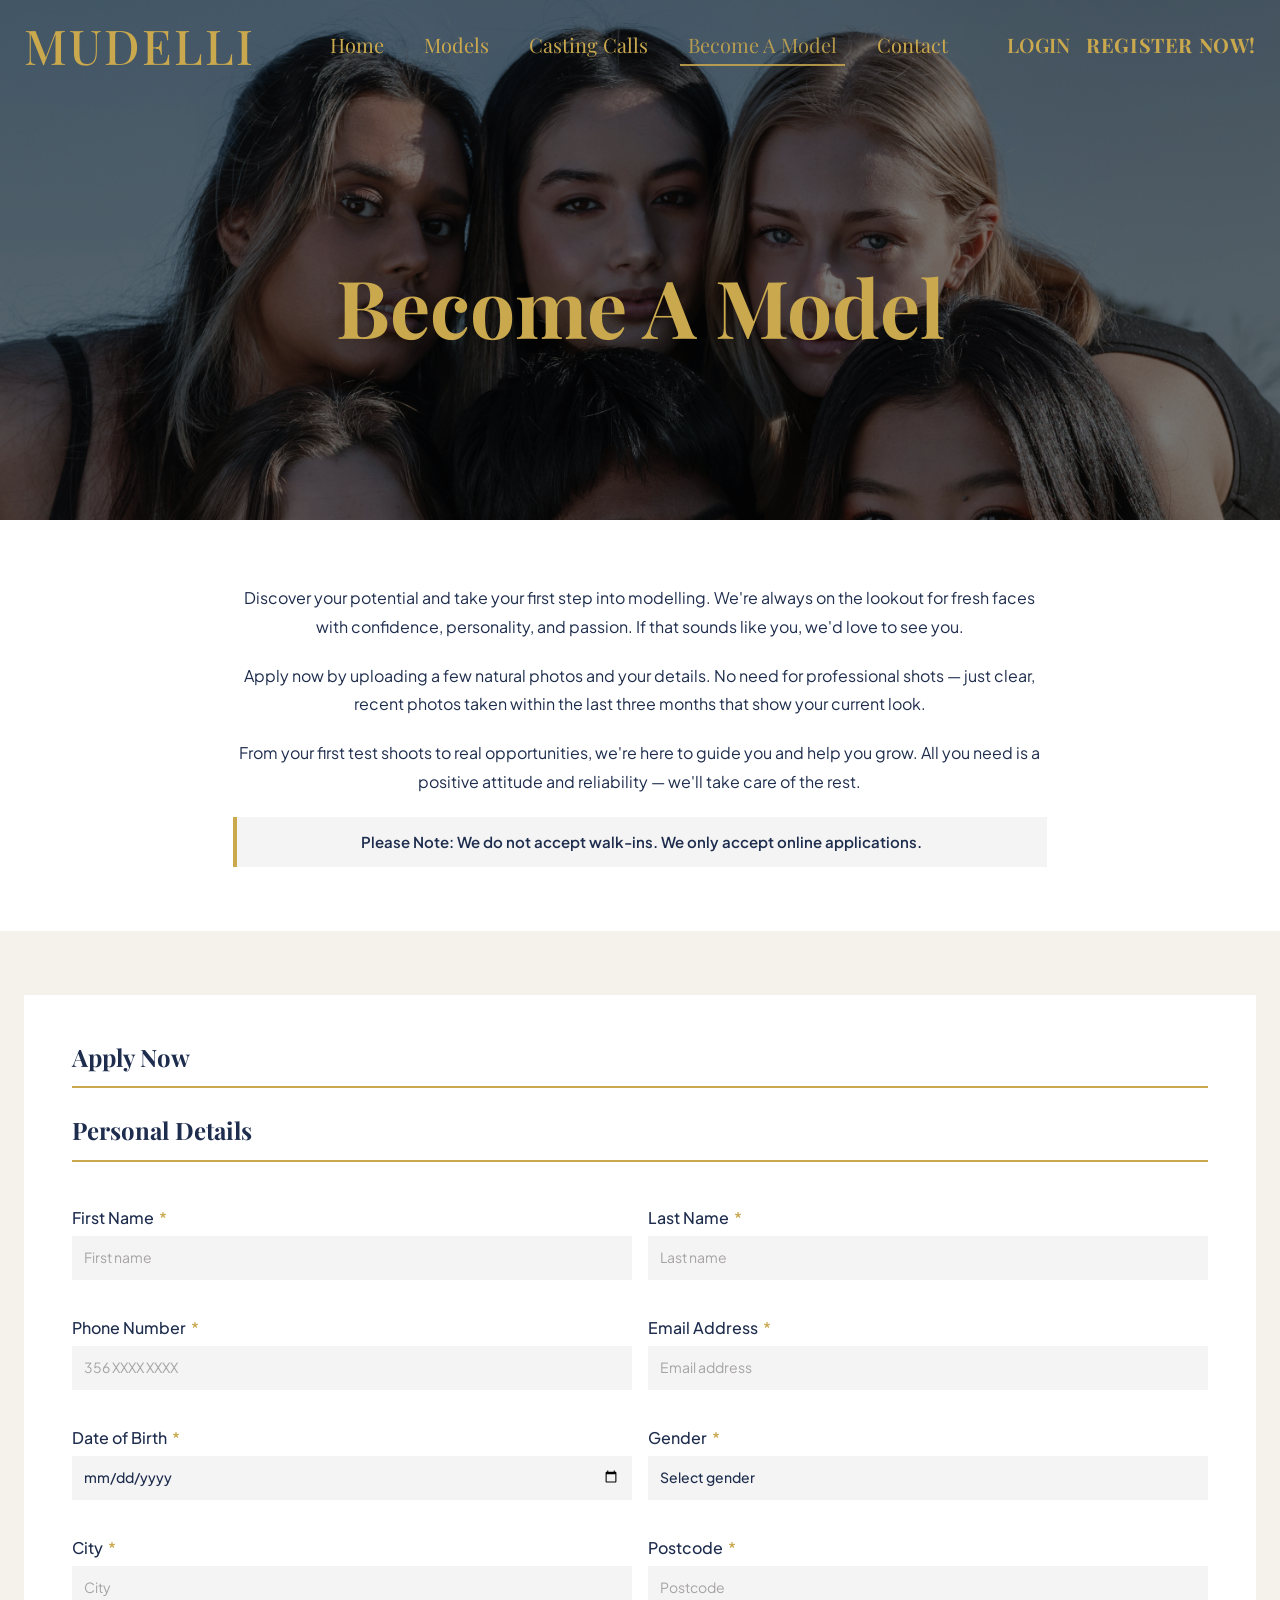
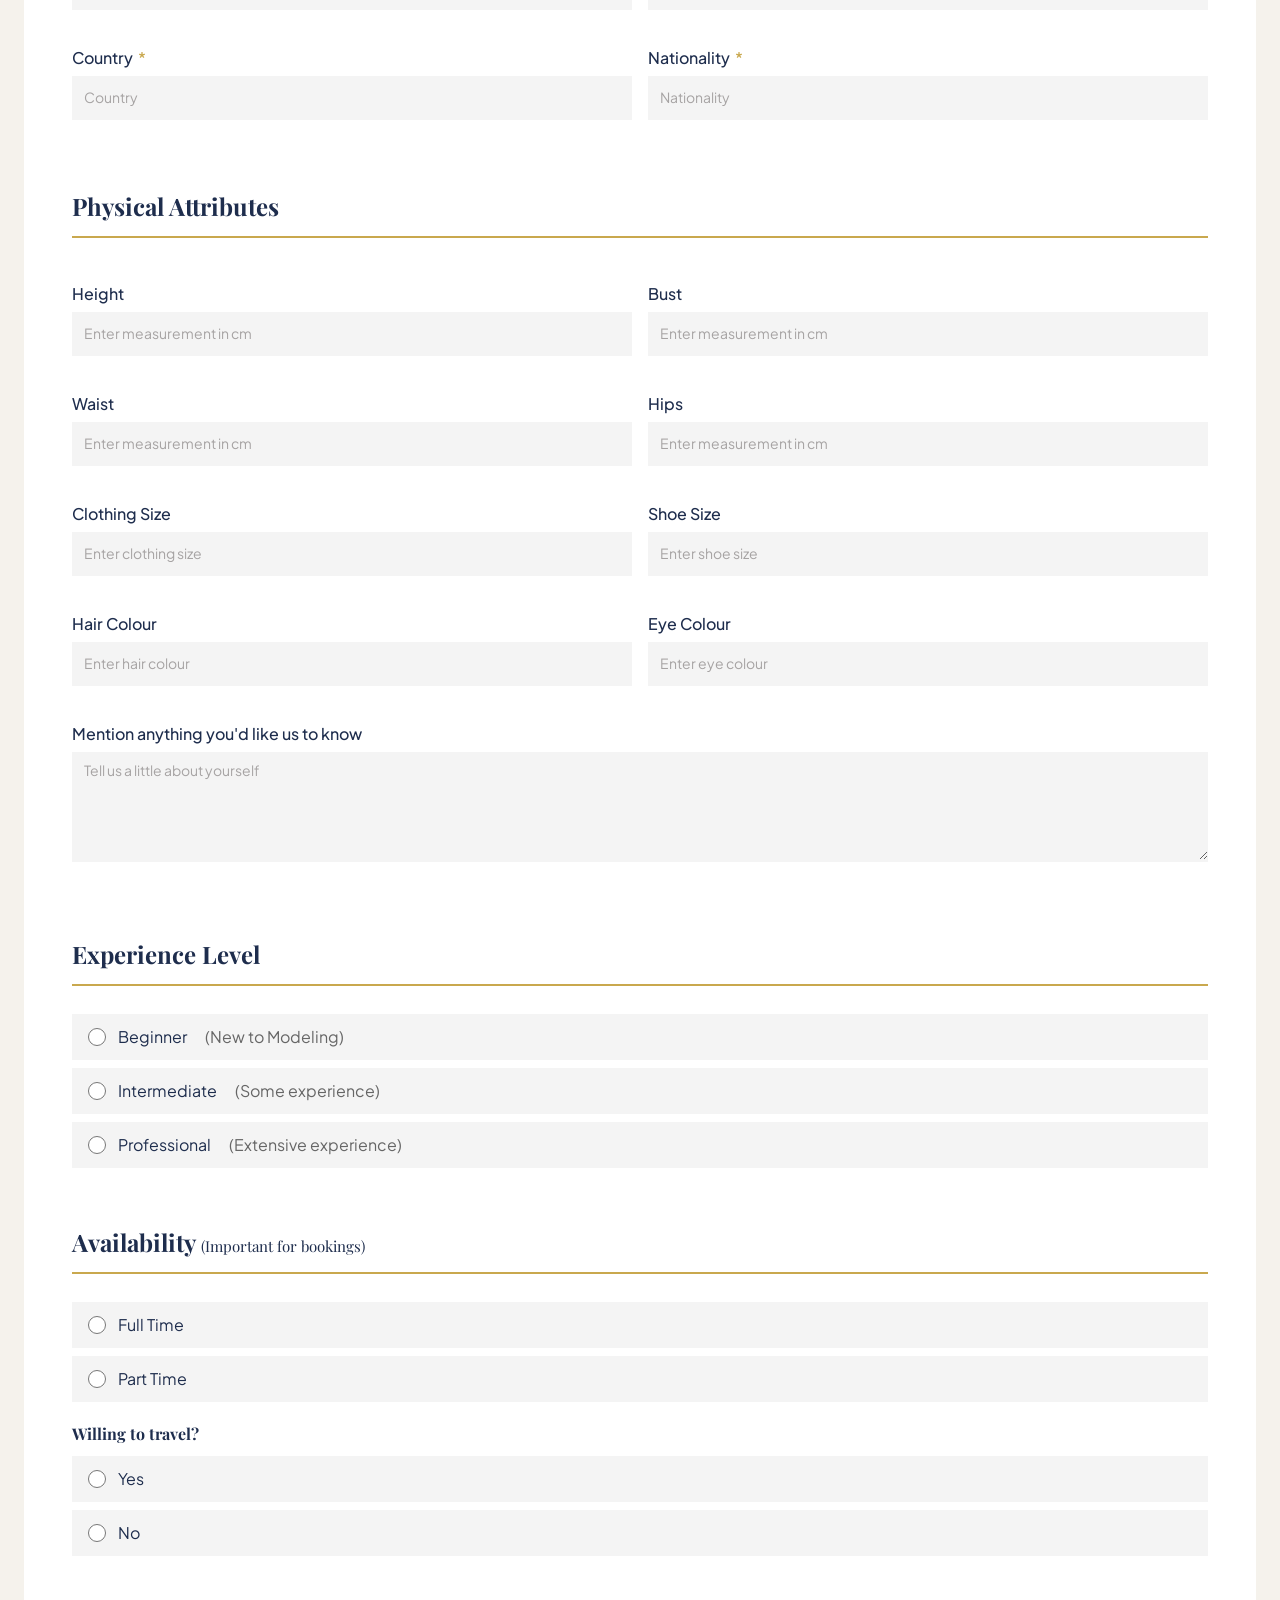
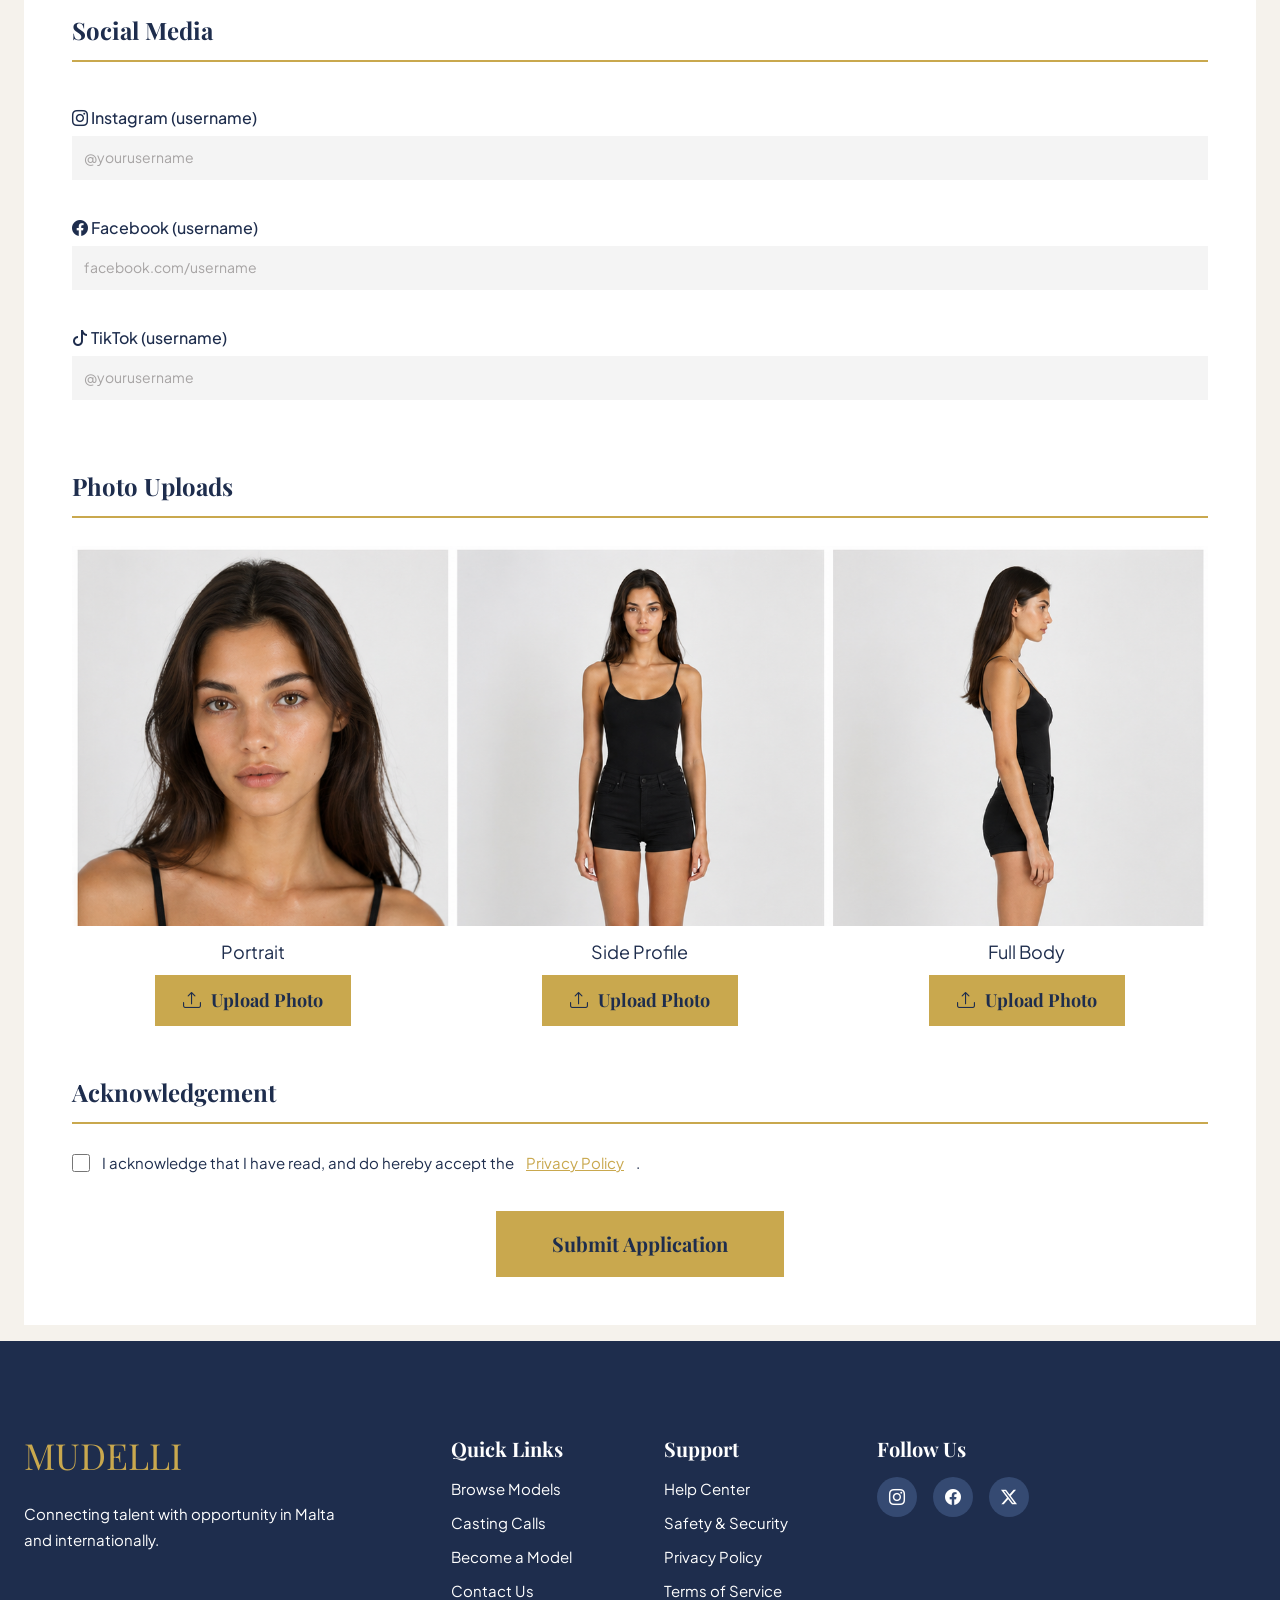
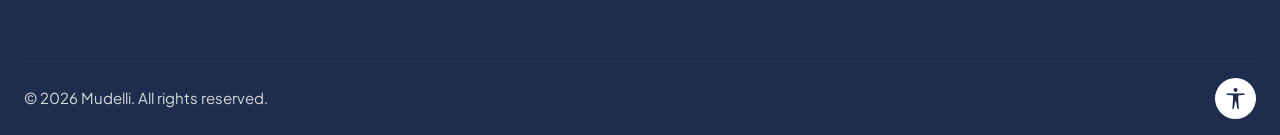
==== become-a-model.html @ fdfffc4c "New Page Added Become a Model page" ====
<!DOCTYPE html>
<html lang="en">

<head>
  <meta charset="UTF-8" />
  <meta name="viewport" content="width=device-width, initial-scale=1.0" />

  <!--
      SEO description for the Become a Model page
  -->
  <meta name="description"
    content="Apply to become a Mudelli model. Upload your photos and personal details to be considered for fashion, editorial, and commercial opportunities in Malta and beyond." />

  <title>Become A Model — Mudelli</title>

  <!--
      Bootstrap 5.3 CSS framework
  -->
  <link href="https://cdn.jsdelivr.net/npm/bootstrap@5.3.3/dist/css/bootstrap.min.css" rel="stylesheet"
    integrity="sha384-QWTKZyjpPEjISv5WaRU9OFeRpok6YctnYmDr5pNlyT2bRjXh0JMhjY6hW+ALEwIH" crossorigin="anonymous" />

  <!--
      Bootstrap Icons used for the upload icon and social links
  -->
  <link href="https://cdn.jsdelivr.net/npm/bootstrap-icons@1.11.3/font/bootstrap-icons.min.css" rel="stylesheet" />

  <!--
      Google Fonts: Playfair Display for headings, Plus Jakarta Sans for body text
  -->
  <link rel="preconnect" href="https://fonts.googleapis.com" />
  <link rel="preconnect" href="https://fonts.gstatic.com" crossorigin />
  <link
    href="https://fonts.googleapis.com/css2?family=Playfair+Display:ital,wght@0,400;0,500;0,600;0,700;0,800&family=Plus+Jakarta+Sans:wght@400;500;600&display=swap"
    rel="stylesheet" />

  <!--
      Shared site styles
  -->
  <link rel="stylesheet" href="css/style.css" />

  <!--
      Page-specific styles for the Become a Model page only
  -->
  <style>

    /*
     * HERO SECTION — the large banner image at the top of the page
     * with the gold "Become A Model" heading overlaid on top
     */
    .bam-hero {
      min-height: 520px;
      background-image: url('images/main-become-model.jpg');
      background-size: cover;
      background-position: center top;
      position: relative;
      display: flex;
      align-items: center;
    }

    /* dark overlay so the gold text is easy to read against the photo */
    .bam-hero::after {
      content: '';
      position: absolute;
      inset: 0;
      background-color: rgba(0, 0, 0, 0.52);
    }

    /* keeps the text above the dark overlay */
    .bam-hero-inner {
      position: relative;
      z-index: 1;
      padding-top: 100px;
    }

    .bam-hero-title {
      font-family: var(--font-display);
      font-size: 80px;
      font-weight: 700;
      color: var(--mud-gold);
      line-height: 1.1;
      text-align: center;
    }

    /*
     * INTRO SECTION — short description of what modelling with Mudelli
     * involves, placed next to a photo of a model
     */
    .bam-intro {
      padding: 64px 0;
      background-color: var(--mud-white);
    }

    .bam-intro-text {
      font-family: var(--font-body);
      font-size: 16px;
      color: var(--mud-navy);
      line-height: 1.8;
      margin-bottom: 20px;
    }

    /* highlighted note box for the "no walk-ins" reminder */
    .bam-intro-note {
      background-color: #F4F4F4;
      border-left: 4px solid var(--mud-gold);
      padding: 14px 18px;
      font-family: var(--font-body);
      font-size: 15px;
      color: var(--mud-navy);
      font-weight: 600;
    }

    /*
     * FORM SECTION — the full application form sits on a cream background
     * with a white card wrapping all the form fields
     */
    .bam-form-section {
      background-color: var(--mud-cream);
      padding: 64px 0;
    }

    /* white card that wraps the whole form */
    .bam-form-card {
      background-color: var(--mud-white);
      padding: 48px;
    }

    /*
     * FIELDSET GROUPS — each section of the form (Personal Details,
     * Physical Attributes, etc.) is wrapped in a fieldset
     */
    .bam-fieldset {
      border: none;
      padding: 0;
      margin: 0 0 48px;
    }

    .bam-fieldset:last-of-type {
      margin-bottom: 0;
    }

    /* gold-underlined heading for each form section */
    .bam-legend {
      font-family: var(--font-display);
      font-size: 24px;
      font-weight: 700;
      color: var(--mud-navy);
      padding-bottom: 12px;
      border-bottom: 2px solid var(--mud-gold);
      margin-bottom: 28px;
      width: 100%;
      display: block;
    }

    /*
     * FORM LABELS AND INPUTS
     */
    .bam-label {
      font-family: var(--font-body);
      font-size: 16px;
      font-weight: 500;
      color: var(--mud-navy);
      display: block;
      margin-bottom: 6px;
    }

    /* required field indicator */
    .bam-required {
      color: var(--mud-gold);
      margin-left: 2px;
    }

    /* all text inputs and selects share the same light-gray style */
    .bam-input,
    .bam-select {
      width: 100%;
      height: 44px;
      background-color: #F4F4F4;
      border: none;
      border-bottom: 2px solid transparent;
      padding: 8px 12px;
      font-family: var(--font-body);
      font-size: 14px;
      font-weight: 500;
      color: var(--mud-navy);
      transition: border-color 0.2s;
      appearance: none;
    }

    .bam-input:focus,
    .bam-select:focus {
      outline: none;
      border-bottom-color: var(--mud-gold);
      box-shadow: var(--focus-ring);
    }

    .bam-input::placeholder {
      color: #A6A3A3;
      font-weight: 400;
    }

    /* taller textarea for the "tell us about yourself" field */
    .bam-textarea {
      height: 110px;
      resize: vertical;
    }

    /* spacing between each label+input pair */
    .bam-field {
      margin-bottom: 20px;
    }

    /*
     * RADIO AND CHECKBOX OPTIONS — styled as full-width clickable rows
     * with a light gray background so they look like buttons
     */
    .bam-option-label {
      font-family: var(--font-body);
      font-size: 16px;
      color: var(--mud-navy);
      display: flex;
      align-items: center;
      gap: 12px;
      padding: 11px 16px;
      background-color: #F4F4F4;
      margin-bottom: 8px;
      cursor: pointer;
      transition: background-color 0.15s;
    }

    .bam-option-label:hover {
      background-color: var(--mud-light-gray);
    }

    .bam-option-label input[type="radio"],
    .bam-option-label input[type="checkbox"] {
      width: 18px;
      height: 18px;
      flex-shrink: 0;
      accent-color: var(--mud-gold);
    }

    /* sub-question label inside an availability group */
    .bam-sub-label {
      font-family: var(--font-display);
      font-size: 16px;
      font-weight: 700;
      color: var(--mud-navy);
      margin: 20px 0 10px;
    }

    /*
     * BODYSHOTS IMAGE — guide image showing what Portrait, Side Profile,
     * and Full Body photos look like, placed above the upload buttons
     */
    .bam-bodyshots-img {
      width: 100%;
      max-height: 380px;
      object-fit: cover;
      object-position: center top;
      display: block;
      margin-bottom: 12px;
    }

    /* label text shown above each upload button */
    .bam-photo-label {
      font-family: var(--font-body);
      font-size: 18px;
      color: var(--mud-navy);
      font-weight: 400;
      margin-bottom: 10px;
    }

    /*
     * UPLOAD BUTTON — gold button with an upload icon that opens the
     * file picker when clicked
     */
    .bam-upload-wrap {
      margin-bottom: 16px;
    }

    /* the hidden real file input — the styled label acts as the button */
    .bam-file-input {
      position: absolute;
      width: 1px;
      height: 1px;
      opacity: 0;
      overflow: hidden;
    }

    /* styled label that looks and behaves like the gold upload button */
    .btn-upload {
      display: inline-flex;
      align-items: center;
      justify-content: center;
      gap: 10px;
      background-color: var(--mud-gold);
      color: var(--mud-navy);
      font-family: var(--font-display);
      font-size: 18px;
      font-weight: 700;
      border: none;
      border-radius: 0;
      padding: 12px 28px;
      cursor: pointer;
      transition: opacity 0.2s;
    }

    .btn-upload:hover,
    .btn-upload:focus-within {
      opacity: 0.88;
    }

    /*
     * ACKNOWLEDGEMENT CHECKBOX ROW
     */
    .bam-ack-label {
      font-family: var(--font-body);
      font-size: 15px;
      color: var(--mud-navy);
      display: flex;
      align-items: flex-start;
      gap: 12px;
      cursor: pointer;
      line-height: 1.5;
    }

    .bam-ack-label input[type="checkbox"] {
      width: 18px;
      height: 18px;
      flex-shrink: 0;
      margin-top: 2px;
      accent-color: var(--mud-gold);
    }

    .bam-ack-label a {
      color: var(--mud-gold);
      text-decoration: underline;
    }

    /*
     * SUBMIT BUTTON — large gold button at the bottom of the form
     */
    .btn-submit-application {
      display: inline-block;
      background-color: var(--mud-gold);
      color: var(--mud-navy);
      font-family: var(--font-display);
      font-size: 20px;
      font-weight: 700;
      border: none;
      border-radius: 0;
      padding: 18px 56px;
      cursor: pointer;
      transition: opacity 0.2s;
      margin-top: 36px;
    }

    .btn-submit-application:hover,
    .btn-submit-application:focus {
      opacity: 0.88;
      color: var(--mud-navy);
    }

    .btn-submit-application:focus {
      box-shadow: var(--focus-ring);
      outline: none;
    }

    /*
     * RESPONSIVE — adjustments for tablet and mobile screens
     */
    @media (max-width: 991px) {
      .bam-hero-title {
        font-size: 52px;
      }

      .bam-form-card {
        padding: 28px 20px;
      }
    }

    @media (max-width: 575px) {
      .bam-hero-title {
        font-size: 36px;
      }

      .bam-photo-label {
        font-size: 14px;
      }

      .btn-submit-application {
        width: 100%;
        text-align: center;
        padding: 16px;
      }
    }

  </style>

</head>

<body>

  <!--
      SKIP NAVIGATION — lets keyboard and screen-reader users jump
      straight to the main form without going through the nav menu
  -->
  <a class="skip-link visually-hidden-focusable" href="#main-content">Skip to main content</a>

  <!--
      HEADER — fixed top navigation bar shared across all pages
  -->
  <header>
    <nav class="navbar navbar-expand-lg navbar-dark mudelli-nav fixed-top" id="mainNav"
      aria-label="Main site navigation">
      <div class="container-xxl px-4">

        <!--
            Brand logo — clicking it returns to the homepage
        -->
        <a class="navbar-brand mudelli-logo" href="index.html" aria-label="Mudelli — return to homepage">
          MUDELLI
        </a>

        <!--
            Mobile hamburger button — shows or hides the nav links on small screens
        -->
        <button class="navbar-toggler border-0" type="button" data-bs-toggle="collapse"
          data-bs-target="#navbarContent" aria-controls="navbarContent" aria-expanded="false"
          aria-label="Toggle main navigation menu">
          <span class="navbar-toggler-icon"></span>
        </button>

        <!--
            Collapsible navigation links — Become A Model is marked active
        -->
        <div class="collapse navbar-collapse" id="navbarContent">

          <ul class="navbar-nav mx-auto gap-lg-4" role="list">
            <li class="nav-item" role="listitem">
              <a class="nav-link" href="index.html">Home</a>
            </li>
            <li class="nav-item" role="listitem">
              <a class="nav-link" href="models.html">Models</a>
            </li>
            <li class="nav-item" role="listitem">
              <a class="nav-link" href="casting-calls.html">Casting Calls</a>
            </li>
            <li class="nav-item" role="listitem">
              <!--
                  aria-current="page" tells screen readers this is the current page
              -->
              <a class="nav-link active" aria-current="page" href="become-a-model.html">Become A Model</a>
            </li>
            <li class="nav-item" role="listitem">
              <a class="nav-link" href="contact.html">Contact</a>
            </li>
          </ul>

          <!--
              Login and Register buttons on the right side of the navbar
          -->
          <div class="d-flex align-items-center gap-3 mt-3 mt-lg-0">
            <a href="login.html" class="btn-nav-auth" aria-label="Log in to your Mudelli account">LOGIN</a>
            <a href="login.html#register" class="btn-nav-auth btn-nav-register"
              aria-label="Create a new Mudelli account">REGISTER NOW!</a>
          </div>

        </div>
        <!--
            end of navbar collapse
        -->
      </div>
      <!--
          end of container
      -->
    </nav>
  </header>


  <!--
      MAIN PAGE CONTENT
  -->
  <main id="main-content">

    <!--
        HERO SECTION — full-width background photo with the page
        title "Become A Model" in gold overlaid on top
    -->
    <section class="bam-hero" aria-labelledby="bam-hero-heading">
      <div class="container-xxl px-4 bam-hero-inner">
        <h1 class="bam-hero-title" id="bam-hero-heading">Become A Model</h1>
      </div>
    </section>


    <!--
        INTRO SECTION — short explanation of what to expect and how to apply,
        centred below the hero image
    -->
    <section class="bam-intro" aria-labelledby="bam-intro-heading">
      <div class="container-xxl px-4">
        <div class="row justify-content-center">
          <div class="col-lg-8 text-center">
            <h2 class="visually-hidden" id="bam-intro-heading">About applying to Mudelli</h2>

            <p class="bam-intro-text">
              Discover your potential and take your first step into modelling. We're always on the
              lookout for fresh faces with confidence, personality, and passion. If that sounds like
              you, we'd love to see you.
            </p>

            <p class="bam-intro-text">
              Apply now by uploading a few natural photos and your details. No need for professional
              shots — just clear, recent photos taken within the last three months that show your
              current look.
            </p>

            <p class="bam-intro-text">
              From your first test shoots to real opportunities, we're here to guide you and help you
              grow. All you need is a positive attitude and reliability — we'll take care of the rest.
            </p>

            <!--
                Important notice reminding applicants there are no walk-in visits
            -->
            <div class="bam-intro-note" role="note">
              Please Note: We do not accept walk-ins. We only accept online applications.
            </div>
          </div>
        </div>
      </div>
    </section>


    <!--
        APPLICATION FORM SECTION — the full sign-up form where
        applicants fill in their details and upload their photos
    -->
    <section class="bam-form-section" aria-labelledby="form-heading">
      <div class="container-xxl px-4">

        <div class="bam-form-card">

          <h2 class="bam-legend mb-4" id="form-heading" style="border-bottom: 2px solid var(--mud-gold); padding-bottom: 14px;">
            Apply Now
          </h2>

          <form action="#" method="post" novalidate aria-label="Model application form">


            <!--
                PERSONAL DETAILS — the applicant's name, contact info,
                and address. Fields marked with * are required.
            -->
            <fieldset class="bam-fieldset">
              <legend class="bam-legend">Personal Details</legend>

              <div class="row g-3">

                <div class="col-md-6">
                  <div class="bam-field">
                    <label class="bam-label" for="first-name">
                      First Name <span class="bam-required" aria-hidden="true">*</span>
                    </label>
                    <input class="bam-input" type="text" id="first-name" name="first_name"
                      placeholder="First name" autocomplete="given-name"
                      required aria-required="true" />
                  </div>
                </div>

                <div class="col-md-6">
                  <div class="bam-field">
                    <label class="bam-label" for="last-name">
                      Last Name <span class="bam-required" aria-hidden="true">*</span>
                    </label>
                    <input class="bam-input" type="text" id="last-name" name="last_name"
                      placeholder="Last name" autocomplete="family-name"
                      required aria-required="true" />
                  </div>
                </div>

                <div class="col-md-6">
                  <div class="bam-field">
                    <label class="bam-label" for="phone">
                      Phone Number <span class="bam-required" aria-hidden="true">*</span>
                    </label>
                    <input class="bam-input" type="tel" id="phone" name="phone"
                      placeholder="356 XXXX XXXX" autocomplete="tel"
                      required aria-required="true" />
                  </div>
                </div>

                <div class="col-md-6">
                  <div class="bam-field">
                    <label class="bam-label" for="email">
                      Email Address <span class="bam-required" aria-hidden="true">*</span>
                    </label>
                    <input class="bam-input" type="email" id="email" name="email"
                      placeholder="Email address" autocomplete="email"
                      required aria-required="true" />
                  </div>
                </div>

                <div class="col-md-6">
                  <div class="bam-field">
                    <label class="bam-label" for="dob">
                      Date of Birth <span class="bam-required" aria-hidden="true">*</span>
                    </label>
                    <input class="bam-input" type="date" id="dob" name="dob"
                      autocomplete="bday"
                      required aria-required="true" />
                  </div>
                </div>

                <div class="col-md-6">
                  <div class="bam-field">
                    <label class="bam-label" for="gender">
                      Gender <span class="bam-required" aria-hidden="true">*</span>
                    </label>
                    <select class="bam-input bam-select" id="gender" name="gender"
                      required aria-required="true">
                      <option value="" disabled selected>Select gender</option>
                      <option value="female">Female</option>
                      <option value="male">Male</option>
                      <option value="non-binary">Non-binary</option>
                      <option value="prefer-not">Prefer not to say</option>
                    </select>
                  </div>
                </div>

                <div class="col-md-6">
                  <div class="bam-field">
                    <label class="bam-label" for="city">
                      City <span class="bam-required" aria-hidden="true">*</span>
                    </label>
                    <input class="bam-input" type="text" id="city" name="city"
                      placeholder="City" autocomplete="address-level2"
                      required aria-required="true" />
                  </div>
                </div>

                <div class="col-md-6">
                  <div class="bam-field">
                    <label class="bam-label" for="postcode">
                      Postcode <span class="bam-required" aria-hidden="true">*</span>
                    </label>
                    <input class="bam-input" type="text" id="postcode" name="postcode"
                      placeholder="Postcode" autocomplete="postal-code"
                      required aria-required="true" />
                  </div>
                </div>

                <div class="col-md-6">
                  <div class="bam-field">
                    <label class="bam-label" for="country">
                      Country <span class="bam-required" aria-hidden="true">*</span>
                    </label>
                    <input class="bam-input" type="text" id="country" name="country"
                      placeholder="Country" autocomplete="country-name"
                      required aria-required="true" />
                  </div>
                </div>

                <div class="col-md-6">
                  <div class="bam-field">
                    <label class="bam-label" for="nationality">
                      Nationality <span class="bam-required" aria-hidden="true">*</span>
                    </label>
                    <input class="bam-input" type="text" id="nationality" name="nationality"
                      placeholder="Nationality"
                      required aria-required="true" />
                  </div>
                </div>

              </div>
            </fieldset>


            <!--
                PHYSICAL ATTRIBUTES — measurements and appearance details
                used by agencies and clients to find the right fit for a role
            -->
            <fieldset class="bam-fieldset">
              <legend class="bam-legend">Physical Attributes</legend>

              <div class="row g-3">

                <div class="col-md-6">
                  <div class="bam-field">
                    <label class="bam-label" for="height">Height</label>
                    <input class="bam-input" type="text" id="height" name="height"
                      placeholder="Enter measurement in cm" />
                  </div>
                </div>

                <div class="col-md-6">
                  <div class="bam-field">
                    <label class="bam-label" for="bust">Bust</label>
                    <input class="bam-input" type="text" id="bust" name="bust"
                      placeholder="Enter measurement in cm" />
                  </div>
                </div>

                <div class="col-md-6">
                  <div class="bam-field">
                    <label class="bam-label" for="waist">Waist</label>
                    <input class="bam-input" type="text" id="waist" name="waist"
                      placeholder="Enter measurement in cm" />
                  </div>
                </div>

                <div class="col-md-6">
                  <div class="bam-field">
                    <label class="bam-label" for="hips">Hips</label>
                    <input class="bam-input" type="text" id="hips" name="hips"
                      placeholder="Enter measurement in cm" />
                  </div>
                </div>

                <div class="col-md-6">
                  <div class="bam-field">
                    <label class="bam-label" for="clothing-size">Clothing Size</label>
                    <input class="bam-input" type="text" id="clothing-size" name="clothing_size"
                      placeholder="Enter clothing size" />
                  </div>
                </div>

                <div class="col-md-6">
                  <div class="bam-field">
                    <label class="bam-label" for="shoe-size">Shoe Size</label>
                    <input class="bam-input" type="text" id="shoe-size" name="shoe_size"
                      placeholder="Enter shoe size" />
                  </div>
                </div>

                <div class="col-md-6">
                  <div class="bam-field">
                    <label class="bam-label" for="hair-colour">Hair Colour</label>
                    <input class="bam-input" type="text" id="hair-colour" name="hair_colour"
                      placeholder="Enter hair colour" />
                  </div>
                </div>

                <div class="col-md-6">
                  <div class="bam-field">
                    <label class="bam-label" for="eye-colour">Eye Colour</label>
                    <input class="bam-input" type="text" id="eye-colour" name="eye_colour"
                      placeholder="Enter eye colour" />
                  </div>
                </div>

                <div class="col-12">
                  <div class="bam-field">
                    <label class="bam-label" for="about-yourself">
                      Mention anything you'd like us to know
                    </label>
                    <textarea class="bam-input bam-textarea" id="about-yourself" name="about_yourself"
                      placeholder="Tell us a little about yourself"></textarea>
                  </div>
                </div>

              </div>
            </fieldset>


            <!--
                EXPERIENCE LEVEL — helps us match the applicant to the
                right opportunities based on how much they've modelled before
            -->
            <fieldset class="bam-fieldset">
              <legend class="bam-legend">Experience Level</legend>

              <label class="bam-option-label">
                <input type="radio" name="experience" value="beginner" />
                Beginner &nbsp;<span style="font-weight: 400; color: #666;">(New to Modeling)</span>
              </label>

              <label class="bam-option-label">
                <input type="radio" name="experience" value="intermediate" />
                Intermediate &nbsp;<span style="font-weight: 400; color: #666;">(Some experience)</span>
              </label>

              <label class="bam-option-label">
                <input type="radio" name="experience" value="professional" />
                Professional &nbsp;<span style="font-weight: 400; color: #666;">(Extensive experience)</span>
              </label>

            </fieldset>


            <!--
                AVAILABILITY — lets us know how much time the applicant
                can commit and whether they can travel for bookings
            -->
            <fieldset class="bam-fieldset">
              <legend class="bam-legend">Availability <small style="font-size: 15px; font-weight: 400;">(Important for bookings)</small></legend>

              <label class="bam-option-label">
                <input type="radio" name="availability" value="full-time" />
                Full Time
              </label>

              <label class="bam-option-label">
                <input type="radio" name="availability" value="part-time" />
                Part Time
              </label>

              <!--
                  Separate sub-question about whether the model can travel
              -->
              <p class="bam-sub-label">Willing to travel?</p>

              <label class="bam-option-label">
                <input type="radio" name="travel" value="yes" />
                Yes
              </label>

              <label class="bam-option-label">
                <input type="radio" name="travel" value="no" />
                No
              </label>

            </fieldset>


            <!--
                SOCIAL MEDIA — optional usernames so agencies and clients
                can get a feel for the applicant's online presence
            -->
            <fieldset class="bam-fieldset">
              <legend class="bam-legend">Social Media</legend>

              <div class="row g-3">

                <div class="col-12">
                  <div class="bam-field">
                    <label class="bam-label" for="instagram">
                      <i class="bi bi-instagram" aria-hidden="true"></i>
                      Instagram (username)
                    </label>
                    <input class="bam-input" type="text" id="instagram" name="instagram"
                      placeholder="@yourusername" autocomplete="off" />
                  </div>
                </div>

                <div class="col-12">
                  <div class="bam-field">
                    <label class="bam-label" for="facebook">
                      <i class="bi bi-facebook" aria-hidden="true"></i>
                      Facebook (username)
                    </label>
                    <input class="bam-input" type="text" id="facebook" name="facebook"
                      placeholder="facebook.com/username" autocomplete="off" />
                  </div>
                </div>

                <div class="col-12">
                  <div class="bam-field">
                    <label class="bam-label" for="tiktok">
                      <i class="bi bi-tiktok" aria-hidden="true"></i>
                      TikTok (username)
                    </label>
                    <input class="bam-input" type="text" id="tiktok" name="tiktok"
                      placeholder="@yourusername" autocomplete="off" />
                  </div>
                </div>

              </div>
            </fieldset>


            <!--
                PHOTO UPLOADS — applicants need to send three types of photo:
                a portrait, a side profile, and a full body shot.
                The guide image shows what each type should look like.
            -->
            <fieldset class="bam-fieldset">
              <legend class="bam-legend">Photo Uploads</legend>

              <!--
                  Guide image showing the three photo types needed —
                  Portrait on the left, Side Profile in the middle, Full Body on the right
              -->
              <img
                src="images/bodyshots.jpg"
                alt="Guide showing three example shots: portrait facing forward, side profile, and full body"
                class="bam-bodyshots-img"
                loading="lazy" />

              <!--
                  Three columns — each has the photo type label directly above
                  its own upload button so they stay perfectly aligned
              -->
              <div class="row g-4">

                <div class="col-md-4 text-center">
                  <p class="bam-photo-label">Portrait</p>
                  <input class="bam-file-input" type="file" id="upload-portrait"
                    name="photo_portrait" accept="image/*"
                    aria-label="Upload your portrait photo" />
                  <label class="btn-upload" for="upload-portrait">
                    <i class="bi bi-upload" aria-hidden="true"></i>
                    Upload Photo
                  </label>
                </div>

                <div class="col-md-4 text-center">
                  <p class="bam-photo-label">Side Profile</p>
                  <input class="bam-file-input" type="file" id="upload-profile"
                    name="photo_profile" accept="image/*"
                    aria-label="Upload your side profile photo" />
                  <label class="btn-upload" for="upload-profile">
                    <i class="bi bi-upload" aria-hidden="true"></i>
                    Upload Photo
                  </label>
                </div>

                <div class="col-md-4 text-center">
                  <p class="bam-photo-label">Full Body</p>
                  <input class="bam-file-input" type="file" id="upload-body"
                    name="photo_body" accept="image/*"
                    aria-label="Upload your full body photo" />
                  <label class="btn-upload" for="upload-body">
                    <i class="bi bi-upload" aria-hidden="true"></i>
                    Upload Photo
                  </label>
                </div>

              </div>
            </fieldset>


            <!--
                ACKNOWLEDGEMENT — applicant confirms they have read
                and accepted the Privacy Policy before submitting
            -->
            <fieldset class="bam-fieldset">
              <legend class="bam-legend">Acknowledgement</legend>

              <label class="bam-ack-label">
                <input type="checkbox" name="privacy_accepted" required aria-required="true" />
                I acknowledge that I have read, and do hereby accept the
                <a href="#">Privacy Policy</a>.
              </label>

            </fieldset>


            <!--
                SUBMIT BUTTON — sends the completed application to Mudelli
            -->
            <div class="text-center">
              <button type="submit" class="btn-submit-application">
                Submit Application
              </button>
            </div>


          </form>
        </div>
        <!--
            end of form card
        -->

      </div>
    </section>

  </main>
  <!--
      end of main content
  -->


  <!--
      FOOTER — dark navy bar with brand info, quick links, and social icons
      Same footer used on every page of the site
  -->
  <footer class="mudelli-footer" role="contentinfo" aria-label="Site footer">
    <div class="container-xxl px-4">

      <div class="row g-5 py-5">

        <!--
            Column 1 — Brand name and short description
        -->
        <div class="col-lg-4 col-md-12">
          <a href="index.html" class="footer-logo d-inline-block mb-3"
            aria-label="Mudelli — return to homepage">MUDELLI</a>
          <p class="footer-about">
            Connecting talent with opportunity in Malta and internationally.
          </p>
        </div>

        <!--
            Column 2 — Quick navigation links
        -->
        <div class="col-lg-2 col-md-4 col-6">
          <h3 class="footer-heading">Quick Links</h3>
          <!--
              Separate aria-label so screen readers don't confuse this
              with the main navigation at the top of the page
          -->
          <nav aria-label="Footer quick links navigation">
            <ul class="footer-links list-unstyled">
              <li><a href="models.html">Browse Models</a></li>
              <li><a href="casting-calls.html">Casting Calls</a></li>
              <li><a href="become-a-model.html">Become a Model</a></li>
              <li><a href="contact.html">Contact Us</a></li>
            </ul>
          </nav>
        </div>

        <!--
            Column 3 — Support and policy links
        -->
        <div class="col-lg-2 col-md-4 col-6">
          <h3 class="footer-heading">Support</h3>
          <nav aria-label="Footer support links navigation">
            <ul class="footer-links list-unstyled">
              <li><a href="#">Help Center</a></li>
              <li><a href="#">Safety &amp; Security</a></li>
              <li><a href="#">Privacy Policy</a></li>
              <li><a href="#">Terms of Service</a></li>
            </ul>
          </nav>
        </div>

        <!--
            Column 4 — Social media icons
        -->
        <div class="col-lg-4 col-md-4">
          <h3 class="footer-heading">Follow Us</h3>
          <!--
              Each link has a descriptive aria-label for screen readers
          -->
          <div class="social-icons d-flex gap-3" role="list" aria-label="Social media links">
            <a href="#" class="social-icon" aria-label="Follow Mudelli on Instagram" role="listitem">
              <i class="bi bi-instagram" aria-hidden="true"></i>
            </a>
            <a href="#" class="social-icon" aria-label="Follow Mudelli on Facebook" role="listitem">
              <i class="bi bi-facebook" aria-hidden="true"></i>
            </a>
            <a href="#" class="social-icon" aria-label="Follow Mudelli on X (Twitter)" role="listitem">
              <i class="bi bi-twitter-x" aria-hidden="true"></i>
            </a>
          </div>
        </div>

      </div>
      <!--
          end of footer columns
      -->

      <!--
          Thin line separating the links from the copyright bar
      -->
      <hr class="footer-divider" aria-hidden="true" />

      <!--
          Bottom row with copyright text and the accessibility settings button
      -->
      <div class="d-flex flex-wrap justify-content-between align-items-center py-3 gap-3">
        <p class="footer-copyright mb-0">© 2026 Mudelli. All rights reserved.</p>

        <!--
            Accessibility options button — opens a settings panel (placeholder)
        -->
        <button class="accessibility-btn" type="button" aria-label="Open accessibility options"
          aria-haspopup="dialog">
          <i class="bi bi-universal-access" aria-hidden="true"></i>
        </button>
      </div>

    </div>
    <!--
        end of footer container
    -->
  </footer>


  <!--
      Bootstrap JS bundle — needed for the mobile navbar toggle
  -->
  <script src="https://cdn.jsdelivr.net/npm/bootstrap@5.3.3/dist/js/bootstrap.bundle.min.js"
    integrity="sha384-YvpcrYf0tY3lHB60NNkmXc4s9bIOgUxi8T/jzmA36oqMWERKf0aCMtX6tkTQlCiW"
    crossorigin="anonymous"></script>

</body>

</html>
---- css/style.css ----
/* ================================================================
   Mudelli website — my custom styles added on top of Bootstrap
   ================================================================ */


/* ----------------------------------------------------------------
   CSS PROPERTIES: stored all my colours and fonts as variables so I can reuse them easily throughout the stylesheet.
---------------------------------------------------------------- */
:root {
  /* Main colours */
  --mud-navy:       #1E2D4D;   /* dark blue used for the navbar and footer */
  --mud-gold:       #C9A84E;   /* gold accent colour used for highlights and buttons */
  --mud-mid-blue:   #354A72;   /* medium blue used for some button text */
  --mud-cream:      #F5F2EC;   /* warm cream used for section backgrounds */
  --mud-light-gray: #E0E4EB;   /* light grey used for card backgrounds and borders */
  --mud-white:      #FFFFFF;

  /* Typography */
  --font-display: 'Playfair Display', Georgia, serif;
  --font-body:    'Plus Jakarta Sans', system-ui, sans-serif;

  /* Spacing & padding */
  --section-py: 40px;

  /* Gold colour for the keyboard focus outline to help with accessibility */
  --focus-ring: 0 0 0 3px rgba(201, 168, 78, 0.55);
}


/* ----------------------------------------------------------------
   BASE / RESET
---------------------------------------------------------------- */
*,
*::before,
*::after {
  box-sizing: border-box;
}

html {
  scroll-behavior: smooth; /* anchor links animate smoothly */
}

body {
  font-family: var(--font-body);
  font-size: 16px;         /* 16px base */
  color: var(--mud-navy);
  background-color: var(--mud-white);
  /* Prevent horizontal scrollbar from the 3D slider overflow */
  overflow-x: hidden;
}

img {
  max-width: 100%;
  display: block;
}


/* ----------------------------------------------------------------
   SKIP LINK — hidden until the user tabs to it, lets them jump
   straight to the main content without going through the menu
---------------------------------------------------------------- */
.skip-link {
  position: absolute;
  top: -100px;
  left: 16px;
  z-index: 9999;
  background: var(--mud-gold);
  color: var(--mud-navy);
  font-family: var(--font-display);
  font-weight: 700;
  padding: 10px 19px;
  border-radius: 0 0 8px 8px;
  transition: top 0.2s;
}
.skip-link:focus {
  top: 0;
}


/* ----------------------------------------------------------------
   FOCUS STYLES — gold ring that appears around buttons and links
   when the user navigates with the keyboard
---------------------------------------------------------------- */
:focus-visible {
  outline: none;
  box-shadow: var(--focus-ring);
  border-radius: 2px;
}


/* ================================================================
   NAVIGATION
================================================================ */

/* starts transparent over the hero; turns solid navy when the user scrolls */
.mudelli-nav {
  padding-top: 16px;
  padding-bottom: 16px;
  background-color: transparent;
  transition: background-color 0.35s ease, box-shadow 0.35s ease;
}

/* Solid state once user scrolls down */
.mudelli-nav.nav-scrolled {
  background-color: var(--mud-navy);
  box-shadow: 0 2px 12px rgba(0, 0, 0, 0.25);
}

/* the MUDELLI brand logo in the top-left of the navbar */
.mudelli-logo {
  font-family: var(--font-display);
  font-size: 48px; /* 48px at full width */
  font-weight: 500;
  color: var(--mud-gold) !important;
  letter-spacing: 0.04em;
  text-decoration: none;
  line-height: 1;
}
.mudelli-logo:hover,
.mudelli-logo:focus {
  color: var(--mud-gold) !important;
  opacity: 0.85;
}

/* styles for the navigation links */
.mudelli-nav .nav-link {
  font-family: var(--font-display);
  font-size: 20px;          /* 20px */
  font-weight: 400;
  color: var(--mud-gold) !important;
  padding: 4px 2px;
  transition: opacity 0.2s;
  position: relative;
}

/* Underline animation on hover */
.mudelli-nav .nav-link::after {
  content: '';
  position: absolute;
  bottom: -2px;
  left: 0;
  width: 0;
  height: 2px;
  background: var(--mud-gold);
  transition: width 0.25s ease;
}
.mudelli-nav .nav-link:hover::after,
.mudelli-nav .nav-link.active::after {
  width: 100%;
}
.mudelli-nav .nav-link:hover,
.mudelli-nav .nav-link.active {
  opacity: 0.85;
}

/* LOGIN and REGISTER NOW buttons in the top-right corner */
.btn-nav-auth {
  font-family: var(--font-display);
  font-size: 20px;
  font-weight: 600;
  color: var(--mud-gold);
  text-decoration: none;
  padding: 0;
  background: none;
  border: none;
  transition: opacity 0.2s;
}
.btn-nav-auth:hover,
.btn-nav-auth:focus {
  color: var(--mud-gold);
  opacity: 0.75;
}

/* REGISTER NOW is bolder so it stands out more than LOGIN */
.btn-nav-register {
  font-weight: 700;
  letter-spacing: 0.03em;
}


/* ================================================================
   HERO CAROUSEL — the full-width slideshow at the top of the page
================================================================ */
.hero-carousel {
  /* pushes the carousel down so it doesn't hide behind the fixed navbar */
  margin-top: 0;
}

.hero-img {
  /* Approximate 65% viewport height */
  height: 90vh;
  min-height: 500px;
  object-fit: cover;
  object-position: center top;
}

/* gold dots at the bottom of the hero carousel */
#heroCarousel .carousel-indicators [data-bs-slide-to] {
  width: 10px;
  height: 10px;
  border-radius: 50%;
  background-color: var(--mud-gold);
  opacity: 0.5;
  border: none;
  margin: 0 4px;
  transition: opacity 0.3s;
}
#heroCarousel .carousel-indicators .active {
  opacity: 1;
}

/* left and right arrow buttons on the hero carousel */
#heroCarousel .carousel-control-prev,
#heroCarousel .carousel-control-next {
  width: 8%;
  min-width: 52px;
  opacity: 0.85;
  z-index: 10;
}
#heroCarousel .carousel-control-prev:hover,
#heroCarousel .carousel-control-next:hover {
  opacity: 1;
}


/* ================================================================
   SHARED TEXT STYLES — reused across multiple sections
================================================================ */

/* main heading used at the top of each section */
.section-title {
  font-family: var(--font-display);
  font-size: 28px; /* 28px */
  font-weight: 700;
  color: var(--mud-navy);
  line-height: 1.2;
  margin-bottom: 0;
}

/* smaller description text under section headings */
.section-subtitle {
  font-family: var(--font-body);
  font-size: 16px; /* 16px */
  font-weight: 400;
  color: var(--mud-navy);
}


/* ================================================================
   SECTION 2 — TAGLINE 
================================================================ */
.tagline-section {
  padding: var(--section-py) 0;
  background-color: var(--mud-white);
}

/* the large gold headline in the tagline section */
.tagline-headline {
  font-family: var(--font-display);
  font-size: 40px;
  font-weight: 400;
  color: var(--mud-gold);
  letter-spacing: 0.08em;
  text-transform: uppercase;
  line-height: 1.5;
  white-space: nowrap;
  margin-bottom: 24px;
}

/* the description text below the tagline headline */
.tagline-sub {
  font-family: var(--font-body);
  font-size: 20px; /* 20px at full width */
  color: var(--mud-navy);
  max-width: 800px;
  margin: 0 auto;
  line-height: 1.7;
}


/* ================================================================
   SECTION 3 — WHY JOIN OUR PLATFORM?
================================================================ */
.why-section {
  padding: var(--section-py) 0;
  margin-bottom: 64px;
  background-color: var(--mud-cream); /* cream background */
}

/* each card in the Why Join section */
.why-card {
  background-color: #ffffff;
  border: none;
  box-shadow: 0 4px 16px rgba(30, 45, 77, 0.08);
  transition: transform 0.25s ease, box-shadow 0.25s ease;
}
.why-card:hover {
  transform: translateY(-6px);
  box-shadow: 0 12px 32px rgba(30, 45, 77, 0.15);
}

.why-card-inner {
  padding: 40px 28px;
  height: 100%;
}

/* title text on each Why Join card */
.why-card-title {
  font-family: var(--font-display);
  font-size: 32px;  /* ~32px at full width */
  font-weight: 400;
  color: var(--mud-navy);
  margin-bottom: 19px;
}

/* body text on each Why Join card */
.why-card-text {
  font-family: var(--font-body);
  font-size: 24px;
  color: var(--mud-navy);
  line-height: 1.8;
  margin-bottom: 0;
}


/* ================================================================
   SECTION 4 — LATEST CASTING CALLS
================================================================ */
.castings-section {
  padding: var(--section-py) 0;
  background-color: var(--mud-cream);
}
.castings-section .section-title,
.castings-section .section-subtitle {
  text-align: center;
}

/* the casting call card — image on the left, details on the right */
.casting-card {
  background-color: var(--mud-white);
  border: none;
  overflow: hidden;
  box-shadow: 0 4px 16px rgba(30, 45, 77, 0.08);
  transition: box-shadow 0.25s ease;
}
.casting-card:hover {
  box-shadow: 0 8px 28px rgba(30, 45, 77, 0.15);
}

/* the photo on the left side of the casting card */
.casting-img {
  min-height: 280px;
  max-height: 400px;
}

/* the right-hand content area of the casting card */
.casting-content {
  padding: 24px 32px;
  background-color: #E0E4EB;
}

/* removes padding so the content sits flush with the image */
.casting-details-col {
  padding: 0;
}

/* the "Newly posted" gold badge */
.newly-posted-label {
  display: inline-block;
  background-color: var(--mud-gold);
  color: var(--mud-navy);
  font-family: var(--font-display);
  font-size: 14px;
  font-weight: 700;
  padding: 4px 12px;
}

/* the "Verified" badge with a navy background and gold checkmark */
.casting-verified {
  display: inline-flex;
  align-items: center;
  gap: 6px;
  background-color: var(--mud-navy);
  color: var(--mud-white);
  font-family: var(--font-display);
  font-size: 14px;
  font-weight: 700;
  padding: 4px 12px 4px 6px;
}
.casting-verified-check {
  display: inline-flex;
  align-items: center;
  justify-content: center;
  width: 22px;
  height: 22px;
  border-radius: 50%;
  background-color: var(--mud-gold);
  color: var(--mud-navy);
  font-size: 11px;
  flex-shrink: 0;
}

/* small grey badge showing the casting category (e.g. Fashion, Commercial) */
.casting-badge {
  display: inline-block;
  width: fit-content;
  align-self: flex-start;
  background-color: #A6A3A3;
  color: var(--mud-white);
  font-family: var(--font-display);
  font-size: 12px;          /* 12px */
  font-weight: 400;
  padding: 2px 10px;
  border-radius: 0;
}

/* the title of the casting call */
.casting-title {
  font-family: var(--font-display);
  font-size: 22px; /* 22px */
  font-weight: 700;
  color: var(--mud-navy);
  margin: 8px 0 6px;
}

/* the list of casting details like location, date, and pay */
.casting-meta li {
  display: flex;
  align-items: center;
  gap: 10px;
  font-family: var(--font-body);
  font-size: 14px; /* 14px */
  color: var(--mud-navy);
  margin-bottom: 6px;
}
.casting-meta i {
  font-size: 1.3em;
  color: var(--mud-gold);
  flex-shrink: 0;
}
.casting-dollar {
  color: var(--mud-gold) !important;
}

/* the "View Details" button on each casting card */
.btn-casting {
  display: inline-block;
  background-color: var(--mud-gold);
  color: var(--mud-mid-blue);
  font-family: var(--font-display);
  font-size: 16px;
  font-weight: 700;
  padding: 8px 19px;
  border: 2px solid var(--mud-gold);
  border-radius: 0;
  text-decoration: none;
  transition: background-color 0.2s, color 0.2s;
}
.btn-casting:hover,
.btn-casting:focus {
  background-color: var(--mud-mid-blue);
  color: var(--mud-gold);
  border-color: var(--mud-mid-blue);
}

/* the "View More" button used across multiple areas */
.btn-view-more {
  display: inline-block;
  background-color: var(--mud-gold);
  color: var(--mud-mid-blue);
  font-family: var(--font-display);
  font-size: 20px;
  font-weight: 700;
  padding: 8px 24px;
  border: none;
  border-radius: 0;
  text-decoration: none;
  white-space: nowrap;
  transition: background-color 0.2s, color 0.2s;
}
.btn-view-more:hover,
.btn-view-more:focus {
  background-color: var(--mud-mid-blue);
  color: var(--mud-gold);
}


/* ================================================================
   SECTION 5 — HOW IT WORKS
================================================================ */
.how-section {
  padding: var(--section-py) 0;
  background-color: var(--mud-cream);
}

/* makes the step card stretch to full height in its grid column */
.step-card {
  height: 100%;
}

/* the dark blue bar showing each step number and title */
.step-bar {
  background-color: var(--mud-navy);
  height: 80px;
  display: flex;
  align-items: center;
  justify-content: center;
  padding: 0 24px;
  gap: 16px;
  margin: 0;
}

/* gold circle containing the step number */
.step-number {
  width: 50px;
  height: 50px;
  border-radius: 50%;
  background-color: var(--mud-gold);
  display: flex;
  align-items: center;
  justify-content: center;
  font-family: var(--font-display);
  font-size: 19px;
  font-weight: 700;
  color: var(--mud-navy);
  flex-shrink: 0;
}

/* the step title text inside the bar */
.step-title {
  font-family: var(--font-display);
  font-size: 18px;
  font-weight: 400;
  color: var(--mud-gold);
  line-height: 1.3;
  text-align: center;
  margin: 0;
  padding: 0;
}


/* ================================================================
   3D FEATURED MODELS SLIDER
================================================================ */
.models-section {
  padding: var(--section-py) 0;
  background-color: var(--mud-white);
}

/* wraps the slider so the arrow buttons can sit on the edges */
.models-slider-wrapper {
  overflow: hidden;
}

/* the horizontal scrolling row of model cards */
.models-slider {
  display: flex;
  gap: 24px;
  overflow-x: auto;
  scroll-snap-type: x mandatory;
  -webkit-overflow-scrolling: touch;
  padding: 0 64px;            /* space for arrow buttons */
  scrollbar-width: none;      /* hide scrollbar (Firefox) */
}
.models-slider::-webkit-scrollbar {
  display: none;              /* hide scrollbar (Chrome/Safari) */
}

/* each individual model card in the slider */
.model-card {
  flex: 0 0 280px;
  scroll-snap-align: start;
}

/* image wrapper that holds the photo and the verified badge on top */
.model-img-wrap {
  position: relative;
  overflow: hidden;
}

.model-portrait {
  width: 100%;
  height: 420px;
  object-fit: cover;
  object-position: top center;
  display: block;
  transition: transform 0.35s ease;
}
.model-card:hover .model-portrait {
  transform: scale(1.04);
}

/* the "Verified" badge — sits at the bottom-left of the model photo */
.verified-badge {
  position: absolute;
  bottom: 16px;
  left: 0;
  display: flex;
  align-items: center;
  gap: 6px;
  background-color: var(--mud-mid-blue);
  padding: 5px 13px 5px 6px;
  font-family: var(--font-display);
  font-size: 16px;
  font-weight: 700;
  color: var(--mud-gold);
}

/* gold circle around the check icon inside the verified badge */
.verified-check {
  display: flex;
  align-items: center;
  justify-content: center;
  width: 28px;
  height: 28px;
  border-radius: 50%;
  background-color: var(--mud-gold);
  color: var(--mud-white);
  font-size: 14px;
  flex-shrink: 0;
}

/* the left and right arrow buttons on the model slider */
.slider-arrow {
  position: absolute;
  top: 50%;
  transform: translateY(-50%);
  z-index: 10;
  width: 48px;
  height: 48px;
  border-radius: 50%;
  border: 2px solid var(--mud-navy);
  background-color: var(--mud-white);
  color: var(--mud-navy);
  font-size: 19px;
  display: flex;
  align-items: center;
  justify-content: center;
  cursor: pointer;
  transition: background-color 0.2s, color 0.2s, opacity 0.2s;
}
.slider-arrow:hover,
.slider-arrow:focus {
  background-color: var(--mud-gold);
  color: var(--mud-navy);
  border-color: var(--mud-gold);
}
.slider-arrow-prev {
  left: 8px;
}
.slider-arrow-next {
  right: 8px;
}


/* ================================================================
   SECTION 7 — NEW FACES
   Five photos in the layout — the centre card is biggest and
   the side cards angle back to give a 3D depth effect.
================================================================ */
.new-faces-section {
  padding: var(--section-py) 0;
  background-color: #F5F2EC;
  overflow: hidden;     /* hides side cards that extend beyond viewport */
}

/* the container for all five face cards — 3D depth is turned on here */
.faces-3d-stage {
  display: flex;
  justify-content: center;
  align-items: flex-end; /* bottom-align so all cards share a baseline */
  gap: 16px;
  perspective: 1200px;
  padding: 32px 0;
  cursor: grab;
  user-select: none;
}
.faces-3d-stage:active {
  cursor: grabbing;
}

/* shared styles for all five face cards */
.face-card {
  flex-shrink: 0;
  overflow: hidden;
  border-radius: 2px;
  transition: transform 0.35s ease, box-shadow 0.35s ease;
}
.face-card img {
  width: 100%;
  height: 100%;
  object-fit: cover;
  object-position: top center;
  display: block;
}

/* the two smallest cards on the far left and far right */
.face-sm {
  width: 210px;
  height: 280px;
  opacity: 0.7;
  transform: rotateY(18deg) scale(0.88);
}
.face-sm:nth-child(5) {
  transform: rotateY(-18deg) scale(0.88);
}

/* the two medium cards next to the centre */
.face-md {
  width: 255px;
  height: 340px;
  opacity: 0.85;
  transform: rotateY(10deg) scale(0.94);
}
.face-md:nth-child(4) {
  transform: rotateY(-10deg) scale(0.94);
}

/* the big centre card */
.face-lg {
  width: 300px;
  height: 400px;
  opacity: 1;
  transform: scale(1);
  box-shadow: 0 16px 48px rgba(30, 45, 77, 0.22);
}

/* lifts whichever face card the user hovers over */
.face-card:hover {
  box-shadow: 0 20px 60px rgba(30, 45, 77, 0.3);
  opacity: 1;
  z-index: 2;
}


/* ================================================================
   SECTION 8 — BECOME A MODEL
   Left side has the model photo; right side has the text and button.
================================================================ */
.become-section {
  min-height: 60vh;
  overflow: hidden;
  padding-top: 64px;
  padding-bottom: 64px;
}

/* the text side of the Become A Model section */
.become-content {
  background-color: var(--mud-cream);
  padding: 64px;
  text-align: center;
  align-items: center;
}

/* the large "BECOME A MODEL" heading */
.become-title {
  font-family: var(--font-display);
  font-size: 128px; /* 128px at full width */
  font-weight: 700;
  color: var(--mud-gold);
  line-height: 1.05;
  letter-spacing: 0.02em;
  margin-bottom: 24px;
}

/* the description text in the Become A Model section */
.become-subtitle {
  font-family: var(--font-body);
  font-size: 16px; /* 16px */
  color: var(--mud-navy);
  max-width: 500px;
  line-height: 1.7;
  margin-bottom: 0;
}

/* the "APPLY NOW!" button */
.btn-apply-now {
  display: inline-block;
  background-color: var(--mud-gold);
  color: var(--mud-mid-blue);
  font-family: var(--font-display);
  font-size: 16px;
  font-weight: 700;
  padding: 10px 32px;
  border: none;
  border-radius: 0;
  text-decoration: none;
  letter-spacing: 0.03em;
  transition: background-color 0.2s, color 0.2s;
}
.btn-apply-now:hover,
.btn-apply-now:focus {
  background-color: var(--mud-mid-blue);
  color: var(--mud-gold);
}

/* the photo column — the image stretches to fill the full height of the section */
.become-img-col {
  position: relative;
}
.become-img {
  position: absolute;
  top: 0;
  left: 0;
  width: 100%;
  height: 100%;
  object-fit: cover;
  object-position: top center;
}


/* ================================================================
   SECTION 9 — OUR IMPACT
================================================================ */
.impact-section {
  padding: var(--section-py) 0 64px;
  background-color: #F5F2EC;
}

/* each card in the Our Impact section */
.impact-card {
  background-color: var(--mud-white);
  box-shadow: 0 4px 20px rgba(30, 45, 77, 0.08);
  padding: 40px 24px;
  height: 100%;
  transition: transform 0.25s ease, box-shadow 0.25s ease;
}
.impact-card:hover {
  transform: translateY(-5px);
  box-shadow: 0 10px 32px rgba(30, 45, 77, 0.14);
}

/* the gold circle holding each impact icon */
.impact-icon {
  width: 95px;
  height: 95px;
  border-radius: 50%;
  background-color: var(--mud-gold);
  display: flex;
  align-items: center;
  justify-content: center;
  margin: 0 auto 24px;
  font-size: 38px;
  color: var(--mud-white);
}

/* the large number on each impact card */
.impact-number {
  font-family: var(--font-display);
  font-size: 64px; /* 64px at full width */
  font-weight: 400;
  color: var(--mud-navy);
  line-height: 1.1;
  margin-bottom: 6px;
}

/* the label text below each impact number */
.impact-label {
  font-family: var(--font-body);
  font-size: 19px;
  color: var(--mud-navy);
  font-weight: 500;
  margin-bottom: 0;
}


/* ================================================================
   FOOTER
================================================================ */
.mudelli-footer {
  background-color: var(--mud-navy);
  color: var(--mud-white);
}

/* the Mudelli logo in the footer */
.footer-logo {
  font-family: var(--font-display);
  font-size: 36px;
  font-weight: 400;
  color: var(--mud-gold);
  text-decoration: none;
  line-height: 1;
  display: inline-block;
}
.footer-logo:hover,
.footer-logo:focus {
  color: var(--mud-gold);
  opacity: 0.8;
}

/* the short description paragraph in the footer */
.footer-about {
  font-family: var(--font-body);
  font-size: 15px;   /* 15px */
  color: var(--mud-white);
  line-height: 1.75;
  max-width: 320px;
  margin-top: 12px;
  margin-bottom: 0;
}

/* headings for each footer column */
.footer-heading {
  font-family: var(--font-display);
  font-size: 20px;    /* 20px */
  font-weight: 700;
  color: var(--mud-white);
  margin-bottom: 16px;
}

/* the list of links in each footer column */
.footer-links {
  margin-bottom: 0;
}
.footer-links li {
  margin-bottom: 10px;
}
.footer-links a {
  font-family: var(--font-body);
  font-size: 15px;  /* 15px */
  color: var(--mud-white);
  text-decoration: none;
  transition: color 0.2s;
}
.footer-links a:hover,
.footer-links a:focus {
  color: var(--mud-gold);
}

/* Divider line */
.footer-divider {
  border-color: rgba(255, 255, 255, 0.15);
  margin: 0;
}

/* the copyright text at the very bottom of the page */
.footer-copyright {
  font-family: var(--font-body);
  font-size: 15px;
  color: #D9D9D9;
}

/* the circular social media icon buttons in the footer */
.social-icon {
  display: flex;
  align-items: center;
  justify-content: center;
  width: 40px;
  height: 40px;
  border-radius: 50%;
  background-color: var(--mud-mid-blue);
  color: var(--mud-white);
  font-size: 16px;
  text-decoration: none;
  transition: background-color 0.2s, color 0.2s;
}
.social-icon:hover,
.social-icon:focus {
  background-color: var(--mud-gold);
  color: var(--mud-navy);
}

/* the accessibility button in the footer — white circle with a wheelchair icon */
.accessibility-btn {
  width: 41px;
  height: 41px;
  border-radius: 50%;
  border: none;
  background-color: var(--mud-white);
  color: var(--mud-navy);
  font-size: 21px;
  display: flex;
  align-items: center;
  justify-content: center;
  cursor: pointer;
  transition: background-color 0.2s, color 0.2s;
  flex-shrink: 0;
}
.accessibility-btn:hover,
.accessibility-btn:focus {
  background-color: var(--mud-gold);
  color: var(--mud-navy);
}


/* ================================================================
   RESPONSIVE OVERRIDES
================================================================ */

/* tablet screens and smaller */
@media (max-width: 991.98px) {

  /* Hero shorter on tablet/mobile */
  .hero-img {
    height: 65vh;
    min-height: 350px;
  }

  /* Nav becomes full-height overlay when expanded */
  .mudelli-nav .navbar-collapse {
    background-color: var(--mud-navy);
    padding: 20px 24px;
    margin-top: 8px;
  }

  /* Become section stacks vertically */
  .become-content {
    padding: 48px 32px;
  }
  .become-title {
    font-size: 96px;
  }

  /* 3D faces shrink symmetrically */
  .face-sm { opacity: 0.5; }
  .face-md { opacity: 0.75; }
}

/* mobile screens */
@media (max-width: 767.98px) {

  :root {
    --section-py: 48px;
  }

  /* Hero fills viewport on small screens */
  .hero-img {
    height: 55vh;
    min-height: 300px;
  }

  /* Hide outermost 3D face cards on mobile — too cramped */
  .face-sm {
    display: none;
  }

  /* Full-width casting cards — image stacks above content */
  .casting-img {
    min-height: 220px;
    max-height: 280px;
  }

  /* Casting content padding reduced */
  .casting-content {
    padding: 20px 20px;
  }

  /* Steps — allow bar to grow if text wraps on small screens */
  .step-bar {
    height: auto;
    min-height: 80px;
    padding: 16px 24px;
  }

  /* Model slider — fewer items visible */
  .model-card {
    flex: 0 0 200px;
  }
  .model-portrait {
    height: 300px;
  }

  /* on mobile the columns stack, so we give the image column a fixed height
     (the image is absolutely positioned and has no natural height of its own) */
  .become-img-col {
    min-height: 350px;
  }
}
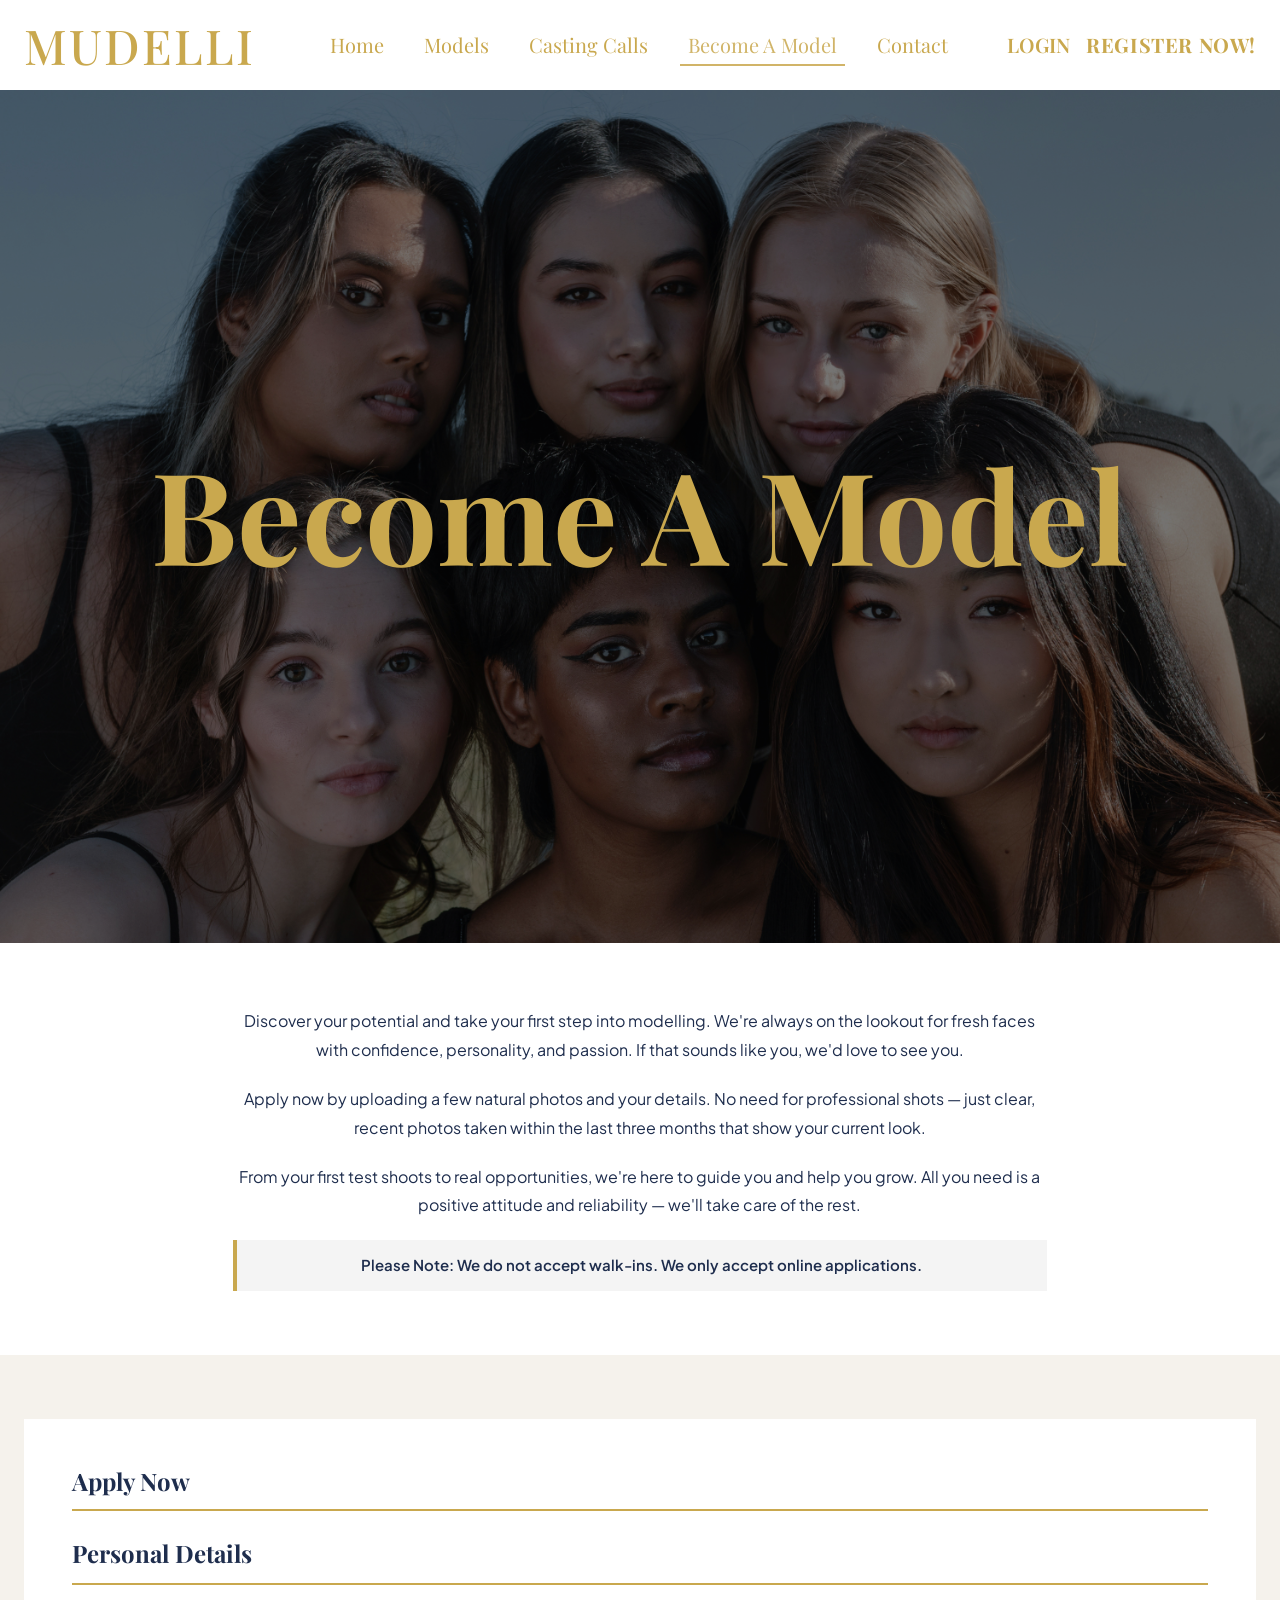
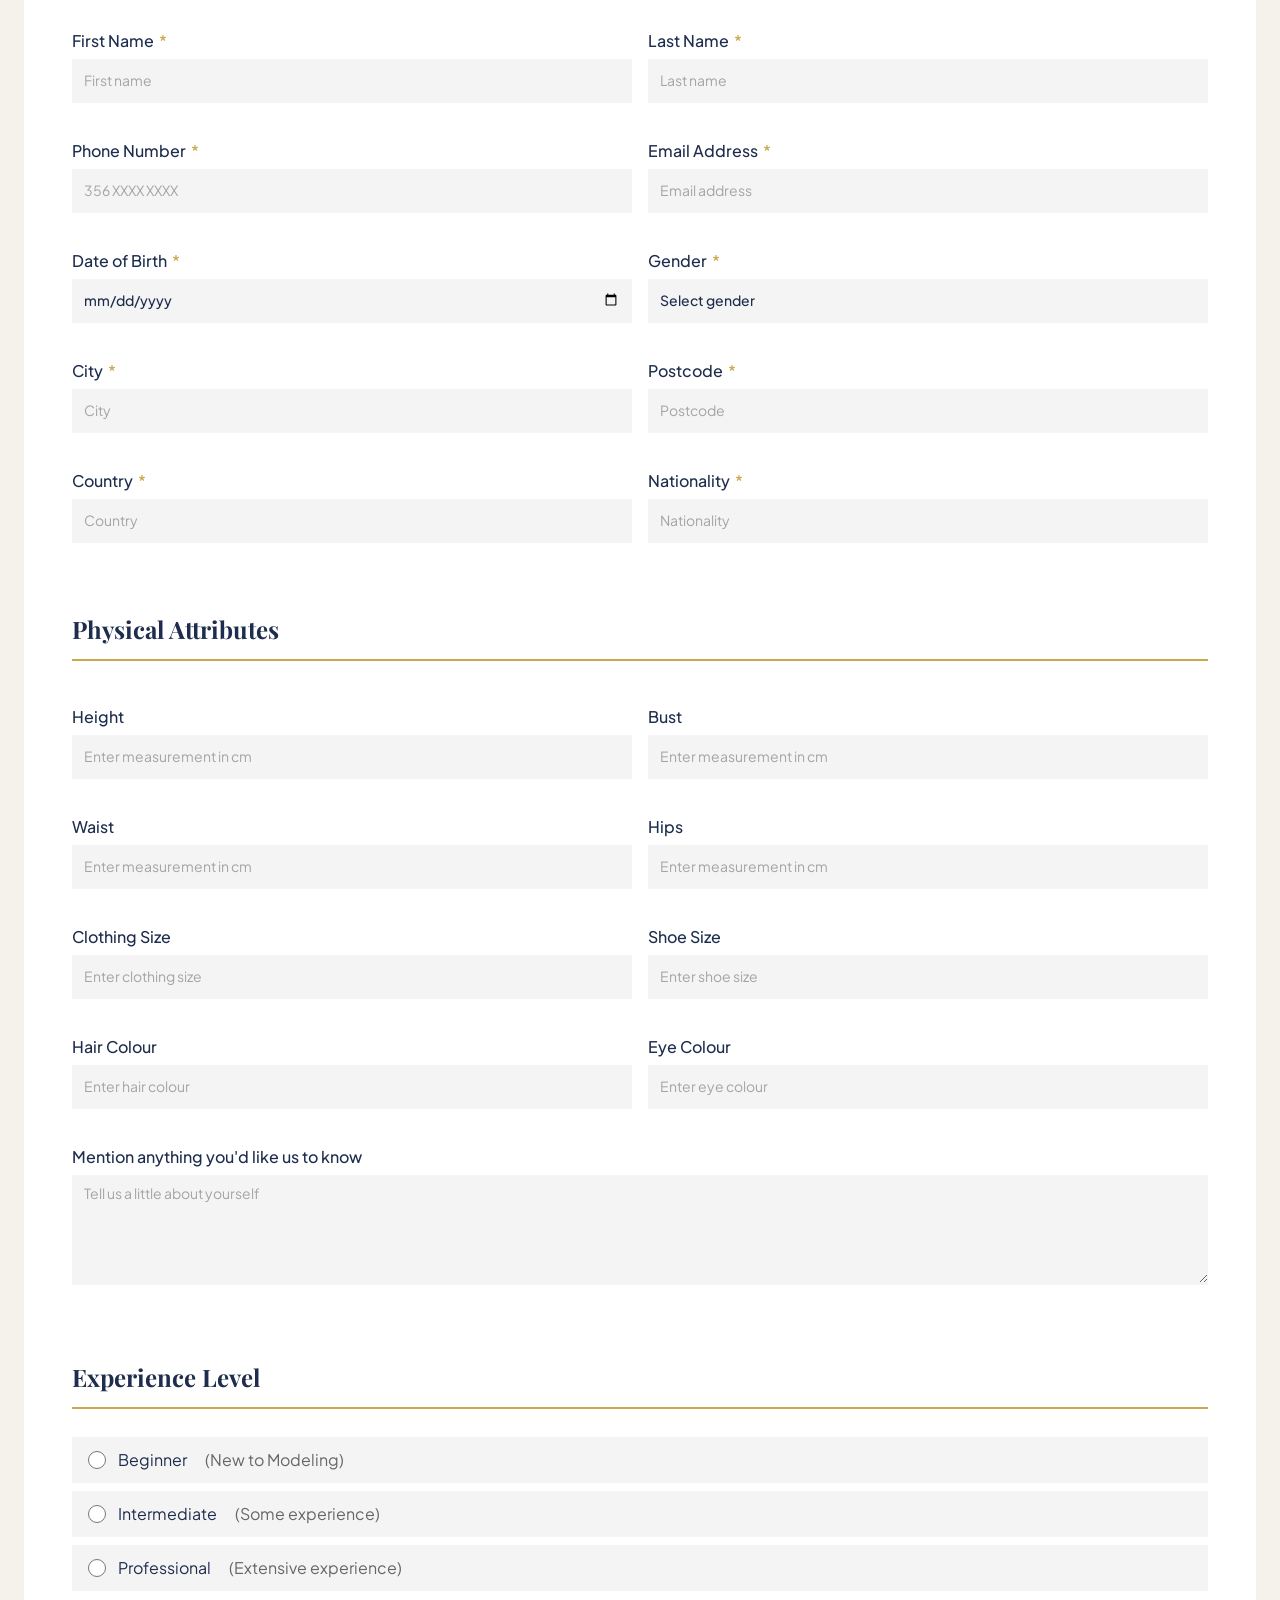
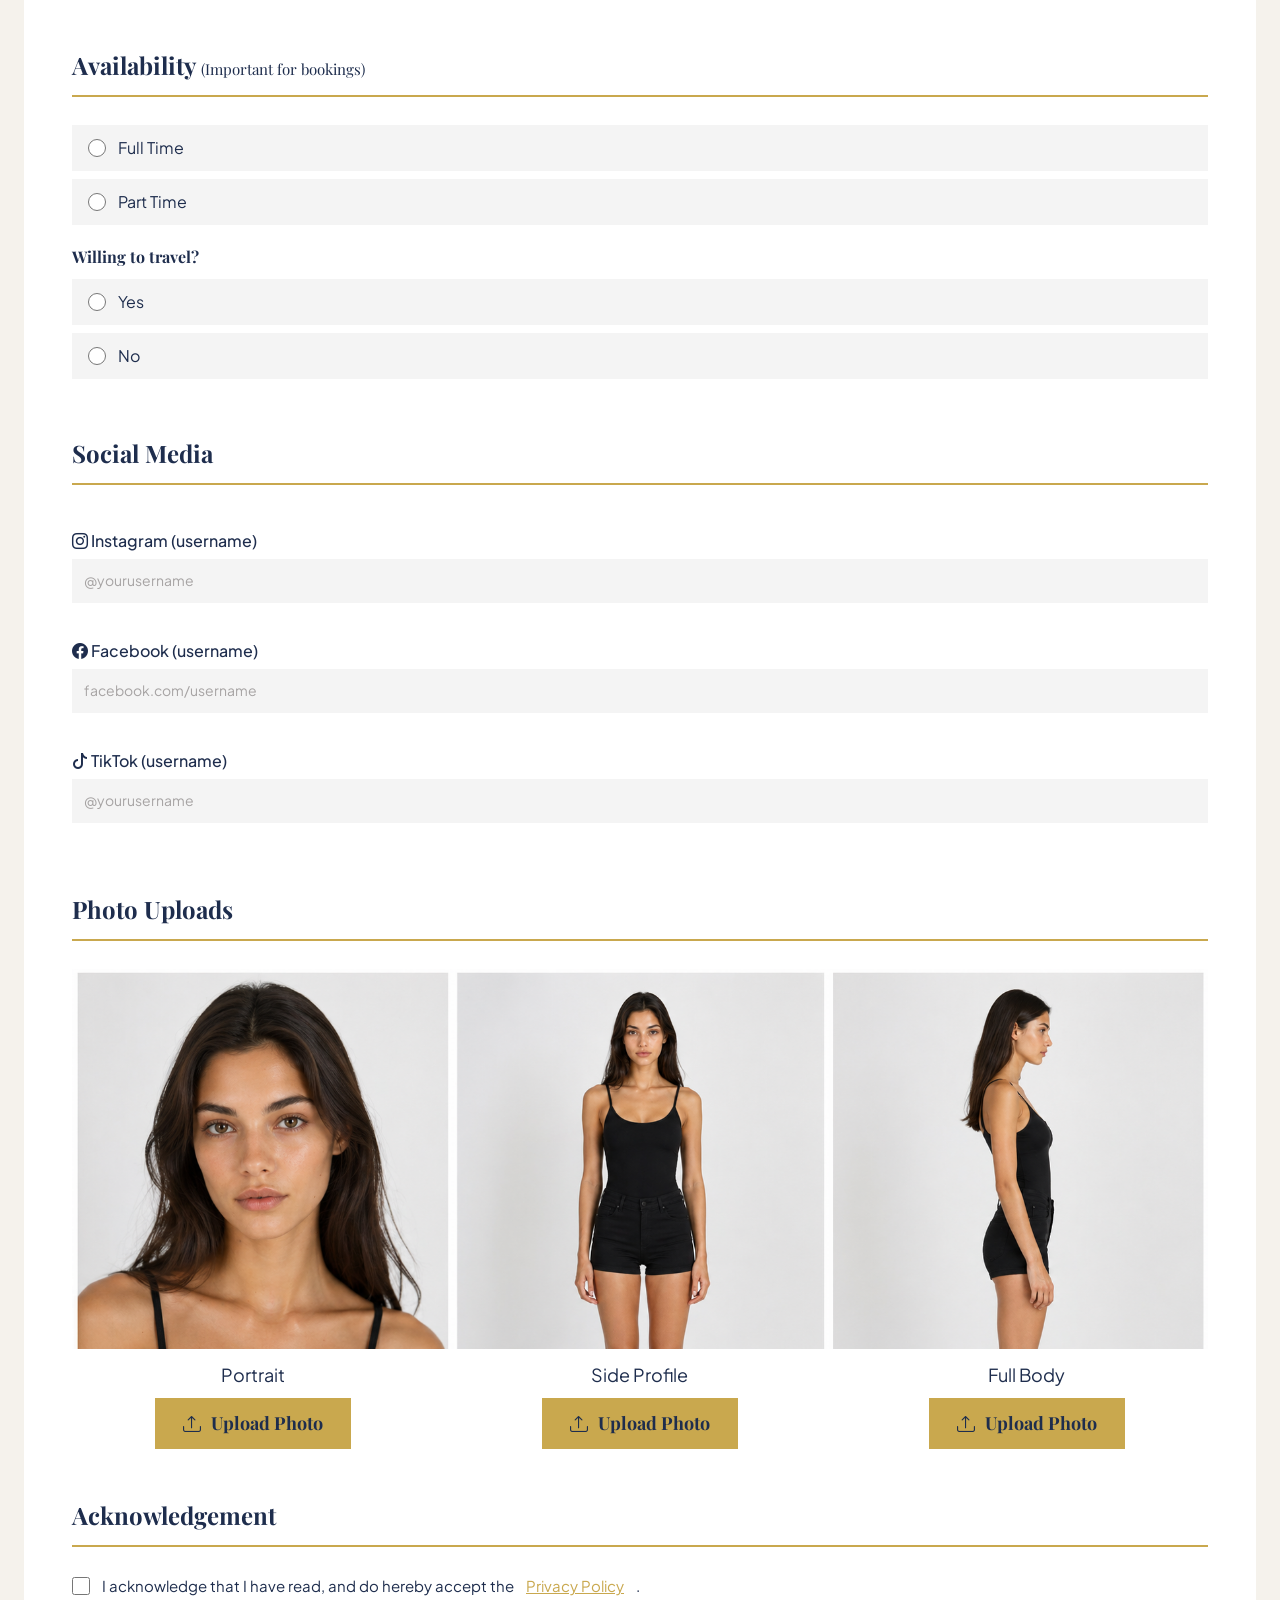
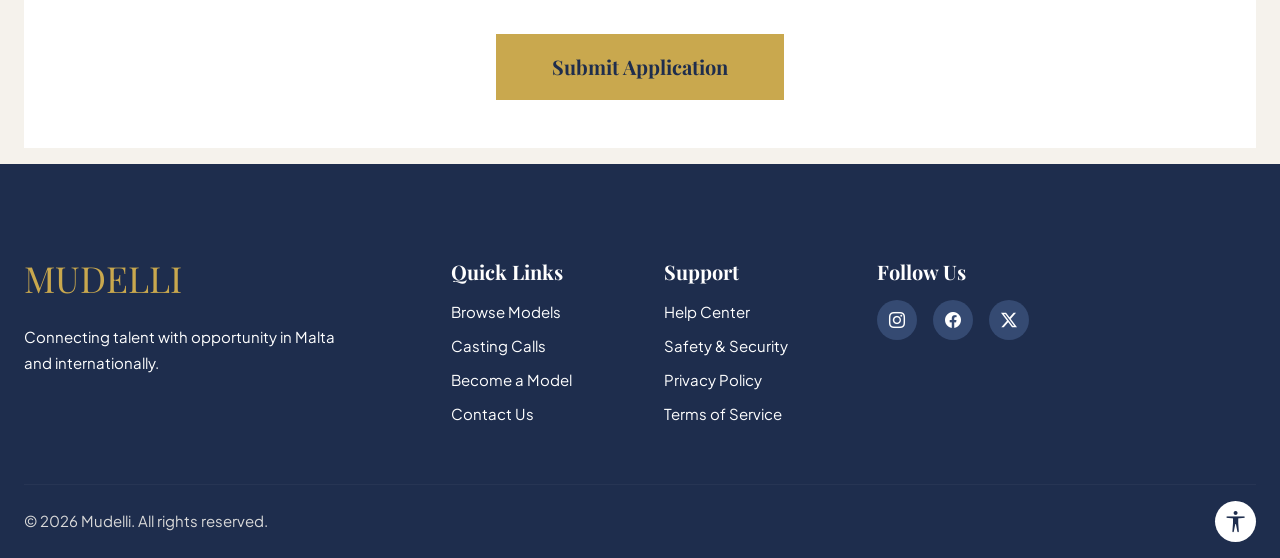
==== commit b3194d80: "Update become-a-model.html Made some necessary changes to the page:  - Adjusted hero image size - En" ====
--- a/become-a-model.html
+++ b/become-a-model.html
@@ -5,59 +5,48 @@
   <meta charset="UTF-8" />
   <meta name="viewport" content="width=device-width, initial-scale=1.0" />
 
-  <!--
-      SEO description for the Become a Model page
-  -->
+  <!-- SEO description for the Become a Model page -->
   <meta name="description"
     content="Apply to become a Mudelli model. Upload your photos and personal details to be considered for fashion, editorial, and commercial opportunities in Malta and beyond." />
 
   <title>Become A Model — Mudelli</title>
 
-  <!--
-      Bootstrap 5.3 CSS framework
-  -->
+  <!-- Bootstrap 5.3 CSS framework -->
   <link href="https://cdn.jsdelivr.net/npm/bootstrap@5.3.3/dist/css/bootstrap.min.css" rel="stylesheet"
     integrity="sha384-QWTKZyjpPEjISv5WaRU9OFeRpok6YctnYmDr5pNlyT2bRjXh0JMhjY6hW+ALEwIH" crossorigin="anonymous" />
 
-  <!--
-      Bootstrap Icons used for the upload icon and social links
-  -->
+  <!-- Bootstrap Icons used for the upload icon and social links -->
   <link href="https://cdn.jsdelivr.net/npm/bootstrap-icons@1.11.3/font/bootstrap-icons.min.css" rel="stylesheet" />
 
-  <!--
-      Google Fonts: Playfair Display for headings, Plus Jakarta Sans for body text
-  -->
+  <!-- Google Fonts: Playfair Display for headings, Plus Jakarta Sans for body text -->
   <link rel="preconnect" href="https://fonts.googleapis.com" />
   <link rel="preconnect" href="https://fonts.gstatic.com" crossorigin />
   <link
     href="https://fonts.googleapis.com/css2?family=Playfair+Display:ital,wght@0,400;0,500;0,600;0,700;0,800&family=Plus+Jakarta+Sans:wght@400;500;600&display=swap"
     rel="stylesheet" />
 
-  <!--
-      Shared site styles
-  -->
+  <!-- Shared site styles -->
   <link rel="stylesheet" href="css/style.css" />
 
-  <!--
-      Page-specific styles for the Become a Model page only
-  -->
+  <!-- Page-specific styles for the Become a Model page only -->
   <style>
 
-    /*
-     * HERO SECTION — the large banner image at the top of the page
-     * with the gold "Become A Model" heading overlaid on top
-     */
+    /* white navbar for this page only — overrides the transparent default in style.css */
+    .mudelli-nav {
+      background-color: #ffffff !important;
+    }
+
     .bam-hero {
-      min-height: 520px;
-      background-image: url('images/main-become-model.jpg');
-      background-size: cover;
-      background-position: center top;
       position: relative;
-      display: flex;
-      align-items: center;
-    }
-
-    /* dark overlay so the gold text is easy to read against the photo */
+    }
+
+    /* the actual full-size hero photo — width 100%, height follows naturally */
+    .bam-hero-img {
+      width: 100%;
+      height: auto;
+      display: block;
+    }
+
     .bam-hero::after {
       content: '';
       position: absolute;
@@ -65,26 +54,24 @@
       background-color: rgba(0, 0, 0, 0.52);
     }
 
-    /* keeps the text above the dark overlay */
     .bam-hero-inner {
-      position: relative;
+      position: absolute;
+      top: 50%;
+      left: 50%;
+      transform: translate(-50%, -50%);
       z-index: 1;
-      padding-top: 100px;
+      width: 100%;
     }
 
     .bam-hero-title {
       font-family: var(--font-display);
-      font-size: 80px;
+      font-size: 128px;
       font-weight: 700;
       color: var(--mud-gold);
       line-height: 1.1;
       text-align: center;
     }
 
-    /*
-     * INTRO SECTION — short description of what modelling with Mudelli
-     * involves, placed next to a photo of a model
-     */
     .bam-intro {
       padding: 64px 0;
       background-color: var(--mud-white);
@@ -98,7 +85,6 @@
       margin-bottom: 20px;
     }
 
-    /* highlighted note box for the "no walk-ins" reminder */
     .bam-intro-note {
       background-color: #F4F4F4;
       border-left: 4px solid var(--mud-gold);
@@ -109,25 +95,16 @@
       font-weight: 600;
     }
 
-    /*
-     * FORM SECTION — the full application form sits on a cream background
-     * with a white card wrapping all the form fields
-     */
     .bam-form-section {
       background-color: var(--mud-cream);
       padding: 64px 0;
     }
 
-    /* white card that wraps the whole form */
     .bam-form-card {
       background-color: var(--mud-white);
       padding: 48px;
     }
 
-    /*
-     * FIELDSET GROUPS — each section of the form (Personal Details,
-     * Physical Attributes, etc.) is wrapped in a fieldset
-     */
     .bam-fieldset {
       border: none;
       padding: 0;
@@ -138,7 +115,6 @@
       margin-bottom: 0;
     }
 
-    /* gold-underlined heading for each form section */
     .bam-legend {
       font-family: var(--font-display);
       font-size: 24px;
@@ -151,9 +127,6 @@
       display: block;
     }
 
-    /*
-     * FORM LABELS AND INPUTS
-     */
     .bam-label {
       font-family: var(--font-body);
       font-size: 16px;
@@ -163,13 +136,11 @@
       margin-bottom: 6px;
     }
 
-    /* required field indicator */
     .bam-required {
       color: var(--mud-gold);
       margin-left: 2px;
     }
 
-    /* all text inputs and selects share the same light-gray style */
     .bam-input,
     .bam-select {
       width: 100%;
@@ -198,21 +169,15 @@
       font-weight: 400;
     }
 
-    /* taller textarea for the "tell us about yourself" field */
     .bam-textarea {
       height: 110px;
       resize: vertical;
     }
 
-    /* spacing between each label+input pair */
     .bam-field {
       margin-bottom: 20px;
     }
 
-    /*
-     * RADIO AND CHECKBOX OPTIONS — styled as full-width clickable rows
-     * with a light gray background so they look like buttons
-     */
     .bam-option-label {
       font-family: var(--font-body);
       font-size: 16px;
@@ -239,7 +204,6 @@
       accent-color: var(--mud-gold);
     }
 
-    /* sub-question label inside an availability group */
     .bam-sub-label {
       font-family: var(--font-display);
       font-size: 16px;
@@ -248,10 +212,6 @@
       margin: 20px 0 10px;
     }
 
-    /*
-     * BODYSHOTS IMAGE — guide image showing what Portrait, Side Profile,
-     * and Full Body photos look like, placed above the upload buttons
-     */
     .bam-bodyshots-img {
       width: 100%;
       max-height: 380px;
@@ -261,7 +221,6 @@
       margin-bottom: 12px;
     }
 
-    /* label text shown above each upload button */
     .bam-photo-label {
       font-family: var(--font-body);
       font-size: 18px;
@@ -270,15 +229,10 @@
       margin-bottom: 10px;
     }
 
-    /*
-     * UPLOAD BUTTON — gold button with an upload icon that opens the
-     * file picker when clicked
-     */
     .bam-upload-wrap {
       margin-bottom: 16px;
     }
 
-    /* the hidden real file input — the styled label acts as the button */
     .bam-file-input {
       position: absolute;
       width: 1px;
@@ -287,7 +241,6 @@
       overflow: hidden;
     }
 
-    /* styled label that looks and behaves like the gold upload button */
     .btn-upload {
       display: inline-flex;
       align-items: center;
@@ -310,9 +263,6 @@
       opacity: 0.88;
     }
 
-    /*
-     * ACKNOWLEDGEMENT CHECKBOX ROW
-     */
     .bam-ack-label {
       font-family: var(--font-body);
       font-size: 15px;
@@ -337,9 +287,6 @@
       text-decoration: underline;
     }
 
-    /*
-     * SUBMIT BUTTON — large gold button at the bottom of the form
-     */
     .btn-submit-application {
       display: inline-block;
       background-color: var(--mud-gold);
@@ -366,9 +313,30 @@
       outline: none;
     }
 
-    /*
-     * RESPONSIVE — adjustments for tablet and mobile screens
-     */
+    .modal .btn-close { display: block; width: auto; }
+    .modal button[type="button"] {
+      display: inline-block;
+      width: auto;
+      background-color: #C9A84E;
+      color: #1E2D4D;
+      border: none;
+      border-radius: 0;
+      font-family: 'Playfair Display', serif;
+      font-size: 16px;
+      font-weight: 700;
+      padding: 14px;
+      cursor: pointer;
+    }
+    .modal label {
+      display: block;
+      font-family: 'Plus Jakarta Sans', sans-serif;
+      font-size: 13px;
+      font-weight: 600;
+      color: #1E2D4D;
+      margin-bottom: 6px;
+      margin-top: 0;
+    }
+
     @media (max-width: 991px) {
       .bam-hero-title {
         font-size: 52px;
@@ -401,39 +369,28 @@
 
 <body>
 
-  <!--
-      SKIP NAVIGATION — lets keyboard and screen-reader users jump
-      straight to the main form without going through the nav menu
-  -->
+  <!-- Skip link lets keyboard users jump straight to the main content without going through the nav -->
   <a class="skip-link visually-hidden-focusable" href="#main-content">Skip to main content</a>
 
-  <!--
-      HEADER — fixed top navigation bar shared across all pages
-  -->
+  <!-- Navigation bar — static on this page so it scrolls with the content -->
   <header>
-    <nav class="navbar navbar-expand-lg navbar-dark mudelli-nav fixed-top" id="mainNav"
+    <nav class="navbar navbar-expand-lg navbar-dark mudelli-nav" id="mainNav"
       aria-label="Main site navigation">
       <div class="container-xxl px-4">
 
-        <!--
-            Brand logo — clicking it returns to the homepage
-        -->
+        <!-- Brand logo — clicking it returns to the homepage -->
         <a class="navbar-brand mudelli-logo" href="index.html" aria-label="Mudelli — return to homepage">
           MUDELLI
         </a>
 
-        <!--
-            Mobile hamburger button — shows or hides the nav links on small screens
-        -->
+        <!-- Mobile hamburger button — shows or hides the nav links on small screens -->
         <button class="navbar-toggler border-0" type="button" data-bs-toggle="collapse"
           data-bs-target="#navbarContent" aria-controls="navbarContent" aria-expanded="false"
           aria-label="Toggle main navigation menu">
           <span class="navbar-toggler-icon"></span>
         </button>
 
-        <!--
-            Collapsible navigation links — Become A Model is marked active
-        -->
+        <!-- Collapsible navigation links — Become A Model is marked as the active page -->
         <div class="collapse navbar-collapse" id="navbarContent">
 
           <ul class="navbar-nav mx-auto gap-lg-4" role="list">
@@ -447,9 +404,7 @@
               <a class="nav-link" href="casting-calls.html">Casting Calls</a>
             </li>
             <li class="nav-item" role="listitem">
-              <!--
-                  aria-current="page" tells screen readers this is the current page
-              -->
+              <!-- aria-current="page" tells screen readers this is the current page -->
               <a class="nav-link active" aria-current="page" href="become-a-model.html">Become A Model</a>
             </li>
             <li class="nav-item" role="listitem">
@@ -457,9 +412,7 @@
             </li>
           </ul>
 
-          <!--
-              Login and Register buttons on the right side of the navbar
-          -->
+          <!-- Login and Register buttons on the right side of the navbar -->
           <div class="d-flex align-items-center gap-3 mt-3 mt-lg-0">
             <a href="login.html" class="btn-nav-auth" aria-label="Log in to your Mudelli account">LOGIN</a>
             <a href="login.html#register" class="btn-nav-auth btn-nav-register"
@@ -467,37 +420,26 @@
           </div>
 
         </div>
-        <!--
-            end of navbar collapse
-        -->
+
       </div>
-      <!--
-          end of container
-      -->
     </nav>
   </header>
 
 
-  <!--
-      MAIN PAGE CONTENT
-  -->
+  <!-- Main page content -->
   <main id="main-content">
 
-    <!--
-        HERO SECTION — full-width background photo with the page
-        title "Become A Model" in gold overlaid on top
-    -->
+    <!-- Hero section — full-size photo with the page title overlaid in gold -->
     <section class="bam-hero" aria-labelledby="bam-hero-heading">
+      <!-- The full image — no cropping, height adjusts to the natural image size -->
+      <img src="images/main-become-model.jpg" alt="" class="bam-hero-img" aria-hidden="true" />
       <div class="container-xxl px-4 bam-hero-inner">
         <h1 class="bam-hero-title" id="bam-hero-heading">Become A Model</h1>
       </div>
     </section>
 
 
-    <!--
-        INTRO SECTION — short explanation of what to expect and how to apply,
-        centred below the hero image
-    -->
+    <!-- Intro section — short explanation of what to expect and how to apply -->
     <section class="bam-intro" aria-labelledby="bam-intro-heading">
       <div class="container-xxl px-4">
         <div class="row justify-content-center">
@@ -521,9 +463,7 @@
               grow. All you need is a positive attitude and reliability — we'll take care of the rest.
             </p>
 
-            <!--
-                Important notice reminding applicants there are no walk-in visits
-            -->
+            <!-- Important notice reminding applicants there are no walk-in visits -->
             <div class="bam-intro-note" role="note">
               Please Note: We do not accept walk-ins. We only accept online applications.
             </div>
@@ -533,10 +473,7 @@
     </section>
 
 
-    <!--
-        APPLICATION FORM SECTION — the full sign-up form where
-        applicants fill in their details and upload their photos
-    -->
+    <!-- Application form section — where applicants fill in their details and upload photos -->
     <section class="bam-form-section" aria-labelledby="form-heading">
       <div class="container-xxl px-4">
 
@@ -549,10 +486,7 @@
           <form action="#" method="post" novalidate aria-label="Model application form">
 
 
-            <!--
-                PERSONAL DETAILS — the applicant's name, contact info,
-                and address. Fields marked with * are required.
-            -->
+            <!-- Personal details — the applicant's name, contact info, and address -->
             <fieldset class="bam-fieldset">
               <legend class="bam-legend">Personal Details</legend>
 
@@ -677,10 +611,7 @@
             </fieldset>
 
 
-            <!--
-                PHYSICAL ATTRIBUTES — measurements and appearance details
-                used by agencies and clients to find the right fit for a role
-            -->
+            <!-- Physical attributes — measurements and appearance details -->
             <fieldset class="bam-fieldset">
               <legend class="bam-legend">Physical Attributes</legend>
 
@@ -764,10 +695,7 @@
             </fieldset>
 
 
-            <!--
-                EXPERIENCE LEVEL — helps us match the applicant to the
-                right opportunities based on how much they've modelled before
-            -->
+            <!-- Experience level — helps match the applicant to the right opportunities -->
             <fieldset class="bam-fieldset">
               <legend class="bam-legend">Experience Level</legend>
 
@@ -789,10 +717,7 @@
             </fieldset>
 
 
-            <!--
-                AVAILABILITY — lets us know how much time the applicant
-                can commit and whether they can travel for bookings
-            -->
+            <!-- Availability — lets us know how much time the applicant can commit to bookings -->
             <fieldset class="bam-fieldset">
               <legend class="bam-legend">Availability <small style="font-size: 15px; font-weight: 400;">(Important for bookings)</small></legend>
 
@@ -806,9 +731,7 @@
                 Part Time
               </label>
 
-              <!--
-                  Separate sub-question about whether the model can travel
-              -->
+              <!-- Sub-question asking whether the model is willing to travel -->
               <p class="bam-sub-label">Willing to travel?</p>
 
               <label class="bam-option-label">
@@ -824,10 +747,7 @@
             </fieldset>
 
 
-            <!--
-                SOCIAL MEDIA — optional usernames so agencies and clients
-                can get a feel for the applicant's online presence
-            -->
+            <!-- Social media — optional usernames so agencies can see the applicant's online presence -->
             <fieldset class="bam-fieldset">
               <legend class="bam-legend">Social Media</legend>
 
@@ -870,28 +790,18 @@
             </fieldset>
 
 
-            <!--
-                PHOTO UPLOADS — applicants need to send three types of photo:
-                a portrait, a side profile, and a full body shot.
-                The guide image shows what each type should look like.
-            -->
+            <!-- Photo uploads — three types of photo: portrait, side profile, and full body -->
             <fieldset class="bam-fieldset">
               <legend class="bam-legend">Photo Uploads</legend>
 
-              <!--
-                  Guide image showing the three photo types needed —
-                  Portrait on the left, Side Profile in the middle, Full Body on the right
-              -->
+              <!-- Guide image showing what each of the three photo types should look like -->
               <img
                 src="images/bodyshots.jpg"
                 alt="Guide showing three example shots: portrait facing forward, side profile, and full body"
                 class="bam-bodyshots-img"
                 loading="lazy" />
 
-              <!--
-                  Three columns — each has the photo type label directly above
-                  its own upload button so they stay perfectly aligned
-              -->
+              <!-- Three columns — each has the photo type label directly above its own upload button -->
               <div class="row g-4">
 
                 <div class="col-md-4 text-center">
@@ -931,10 +841,7 @@
             </fieldset>
 
 
-            <!--
-                ACKNOWLEDGEMENT — applicant confirms they have read
-                and accepted the Privacy Policy before submitting
-            -->
+            <!-- Acknowledgement — applicant confirms they accept the Privacy Policy before submitting -->
             <fieldset class="bam-fieldset">
               <legend class="bam-legend">Acknowledgement</legend>
 
@@ -947,11 +854,12 @@
             </fieldset>
 
 
-            <!--
-                SUBMIT BUTTON — sends the completed application to Mudelli
-            -->
+            <!-- Submit button — clicking this opens the thank you pop-up instead of refreshing the page -->
             <div class="text-center">
-              <button type="submit" class="btn-submit-application">
+              <button type="button" class="btn-submit-application"
+                data-bs-toggle="modal"
+                data-bs-target="#applicationThankYouModal"
+                aria-label="Submit your model application">
                 Submit Application
               </button>
             </div>
@@ -959,31 +867,20 @@
 
           </form>
         </div>
-        <!--
-            end of form card
-        -->
 
       </div>
     </section>
 
   </main>
-  <!--
-      end of main content
-  -->
-
-
-  <!--
-      FOOTER — dark navy bar with brand info, quick links, and social icons
-      Same footer used on every page of the site
-  -->
+
+
+  <!-- Site footer with links and social media icons -->
   <footer class="mudelli-footer" role="contentinfo" aria-label="Site footer">
     <div class="container-xxl px-4">
 
       <div class="row g-5 py-5">
 
-        <!--
-            Column 1 — Brand name and short description
-        -->
+        <!-- Column 1 — brand name and short tagline -->
         <div class="col-lg-4 col-md-12">
           <a href="index.html" class="footer-logo d-inline-block mb-3"
             aria-label="Mudelli — return to homepage">MUDELLI</a>
@@ -992,15 +889,10 @@
           </p>
         </div>
 
-        <!--
-            Column 2 — Quick navigation links
-        -->
+        <!-- Column 2 — quick navigation links -->
         <div class="col-lg-2 col-md-4 col-6">
           <h3 class="footer-heading">Quick Links</h3>
-          <!--
-              Separate aria-label so screen readers don't confuse this
-              with the main navigation at the top of the page
-          -->
+          <!-- Separate aria-label so screen readers don't confuse this with the main navigation -->
           <nav aria-label="Footer quick links navigation">
             <ul class="footer-links list-unstyled">
               <li><a href="models.html">Browse Models</a></li>
@@ -1011,9 +903,7 @@
           </nav>
         </div>
 
-        <!--
-            Column 3 — Support and policy links
-        -->
+        <!-- Column 3 — support and policy links -->
         <div class="col-lg-2 col-md-4 col-6">
           <h3 class="footer-heading">Support</h3>
           <nav aria-label="Footer support links navigation">
@@ -1026,14 +916,10 @@
           </nav>
         </div>
 
-        <!--
-            Column 4 — Social media icons
-        -->
+        <!-- Column 4 — social media icons -->
         <div class="col-lg-4 col-md-4">
           <h3 class="footer-heading">Follow Us</h3>
-          <!--
-              Each link has a descriptive aria-label for screen readers
-          -->
+          <!-- Each link has a descriptive aria-label for screen readers -->
           <div class="social-icons d-flex gap-3" role="list" aria-label="Social media links">
             <a href="#" class="social-icon" aria-label="Follow Mudelli on Instagram" role="listitem">
               <i class="bi bi-instagram" aria-hidden="true"></i>
@@ -1048,24 +934,15 @@
         </div>
 
       </div>
-      <!--
-          end of footer columns
-      -->
-
-      <!--
-          Thin line separating the links from the copyright bar
-      -->
+
+      <!-- Thin line separating the links from the copyright bar -->
       <hr class="footer-divider" aria-hidden="true" />
 
-      <!--
-          Bottom row with copyright text and the accessibility settings button
-      -->
+      <!-- Bottom row with copyright text and the accessibility settings button -->
       <div class="d-flex flex-wrap justify-content-between align-items-center py-3 gap-3">
         <p class="footer-copyright mb-0">© 2026 Mudelli. All rights reserved.</p>
 
-        <!--
-            Accessibility options button — opens a settings panel (placeholder)
-        -->
+        <!-- Accessibility options button — opens a settings panel -->
         <button class="accessibility-btn" type="button" aria-label="Open accessibility options"
           aria-haspopup="dialog">
           <i class="bi bi-universal-access" aria-hidden="true"></i>
@@ -1073,18 +950,47 @@
       </div>
 
     </div>
-    <!--
-        end of footer container
-    -->
   </footer>
 
 
-  <!--
-      Bootstrap JS bundle — needed for the mobile navbar toggle
-  -->
-  <script src="https://cdn.jsdelivr.net/npm/bootstrap@5.3.3/dist/js/bootstrap.bundle.min.js"
-    integrity="sha384-YvpcrYf0tY3lHB60NNkmXc4s9bIOgUxi8T/jzmA36oqMWERKf0aCMtX6tkTQlCiW"
-    crossorigin="anonymous"></script>
+  <!-- Thank you pop-up that appears after the user clicks Submit Application -->
+  <div class="modal fade" id="applicationThankYouModal" tabindex="-1"
+    aria-labelledby="applicationThankYouLabel" aria-hidden="true">
+    <div class="modal-dialog modal-dialog-centered">
+      <div class="modal-content" style="border-radius:0; border:none;">
+
+        <!-- Navy header with the gold title text -->
+        <div class="modal-header" style="background-color:#1E2D4D; border:none; padding:24px 32px;">
+          <h2 class="modal-title" id="applicationThankYouLabel"
+            style="font-family:'Playfair Display',serif; font-size:22px; color:#C9A84E; margin:0;">
+            Application Received!
+          </h2>
+          <button type="button" class="btn-close btn-close-white"
+            data-bs-dismiss="modal" aria-label="Close"></button>
+        </div>
+
+        <!-- Cream body with the confirmation message and a gold close button -->
+        <div class="modal-body" style="padding:32px; background-color:#F5F2EC; text-align:center;">
+          <p style="font-family:'Plus Jakarta Sans',sans-serif; font-size:15px; color:#555; line-height:1.7; margin-bottom:32px;">
+            Thank you for applying to become a model with Mudelli. Your application is currently
+            under review by our team. We will be in touch within 5 working days to let you know
+            the outcome. In the meantime, feel free to browse our casting calls.
+          </p>
+
+          <!-- Gold close button with square corners to match the Mudelli brand -->
+          <button type="button" data-bs-dismiss="modal"
+            style="background-color:#C9A84E; color:#1E2D4D; font-family:'Playfair Display',serif; font-size:16px; font-weight:700; padding:12px 36px; border:none; border-radius:0; cursor:pointer;">
+            Close
+          </button>
+        </div>
+
+      </div>
+    </div>
+  </div>
+
+
+  <!-- Bootstrap JavaScript — needed for the modal and mobile navbar to work -->
+  <script src="https://cdn.jsdelivr.net/npm/bootstrap@5.3.3/dist/js/bootstrap.bundle.min.js"></script>
 
 </body>
 
